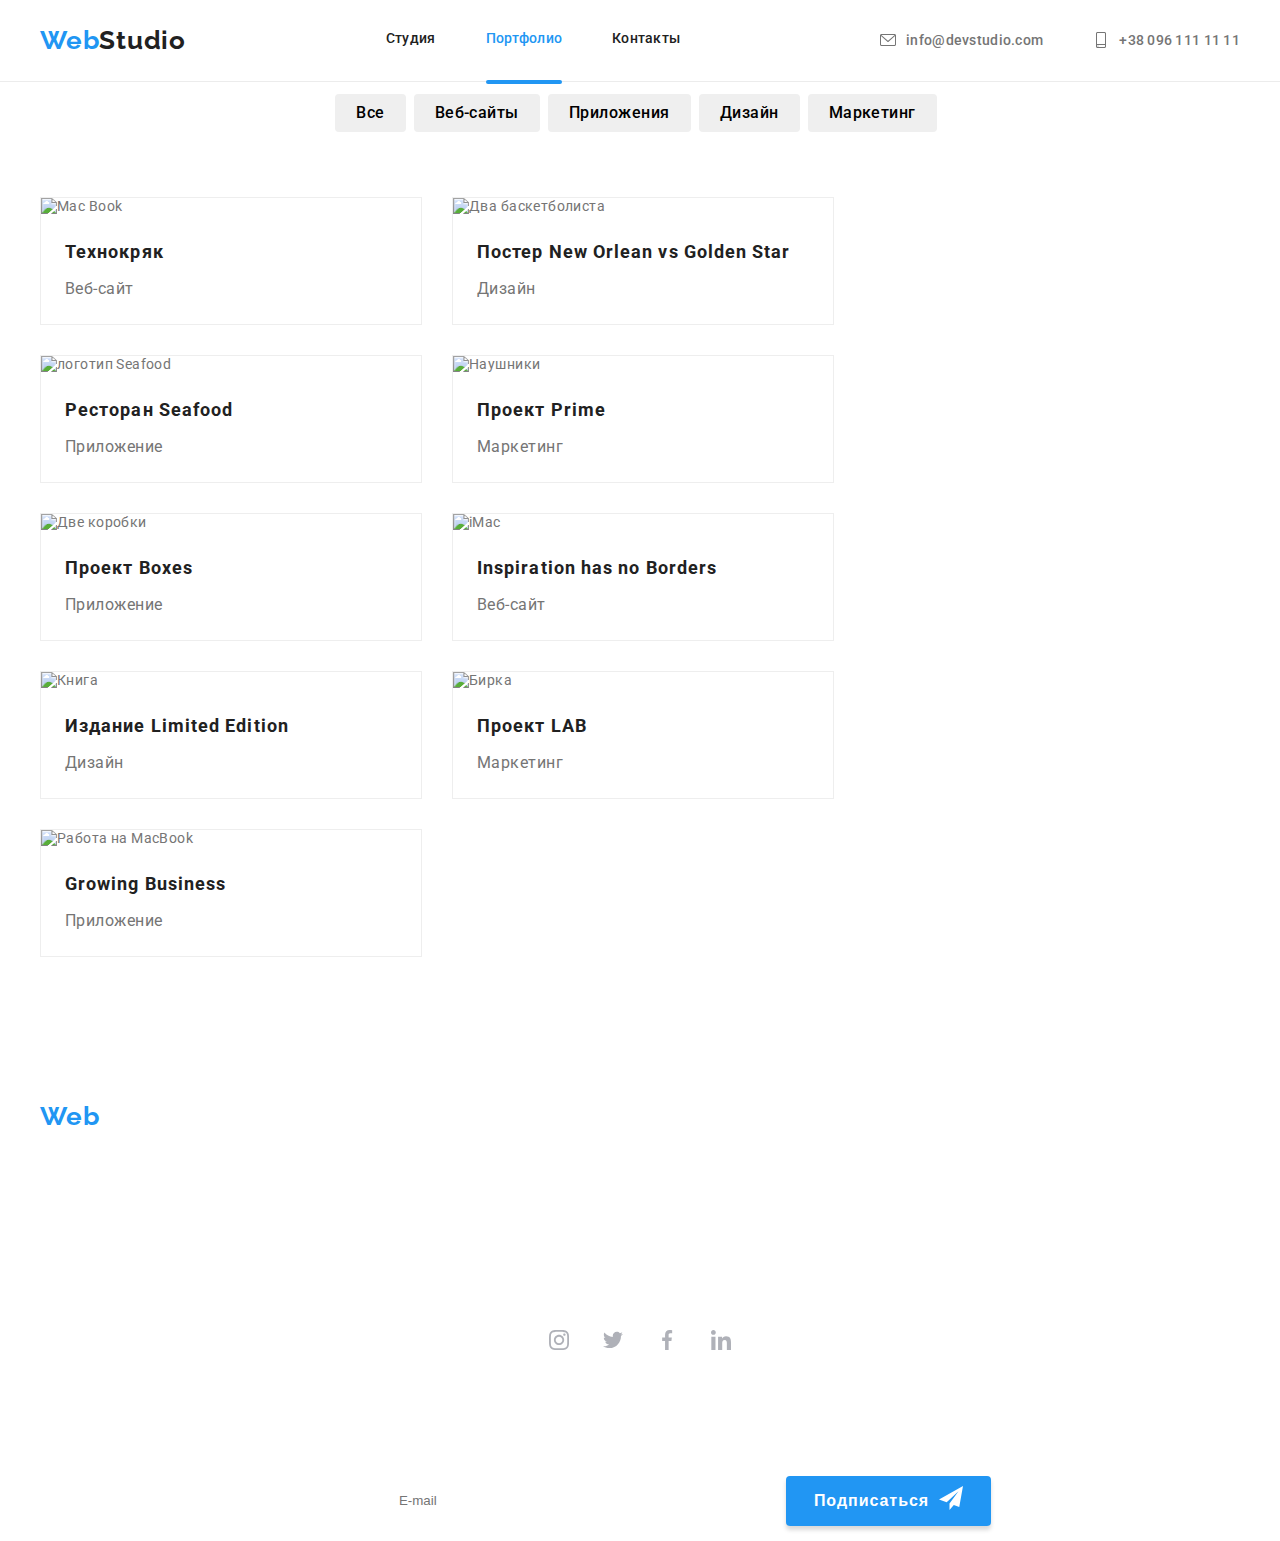
==== portfolio.html @ 76229d45 "add portfolio filter buttons" ====
<!DOCTYPE html>
<html lang="ru">

<head>
    <meta charset="UTF-8" />
    <meta name="viewport" content="width=device-width, initial-scale=1.0" />
    <title>Portfolio</title>
    <!-- <script src="./js/script.js"></script> -->
    <link rel="stylesheet" href="https://cdnjs.cloudflare.com/ajax/libs/modern-normalize/0.2.0/modern-normalize.min.css" integrity="sha512-sqIVMkf5f8XGYI/UZYGs7wODxlUeoj9JknataPfUwtvrSKWMHrMXGZ7Evb6nabFYJQG15vFFyALe6r0nWCD1Ug==" crossorigin="anonymous" />
    <!-- <link rel="stylesheet" href="./css/normalize.css" /> -->
    <link rel="preconnect" href="https://fonts.gstatic.com" />
    <link href="https://fonts.googleapis.com/css2?family=Open+Sans:wght@400;600&family=Raleway:wght@100;300;400;600;700&family=Roboto:wght@400;500;700;900&display=swap" rel="stylesheet" />
    <link rel="preconnect" href="https://fonts.gstatic.com" />
    <link href="https://fonts.googleapis.com/css2?family=Open+Sans:wght@400;600&family=Raleway:wght@100;300;400;600;700&display=swap" rel="stylesheet" />
    <link rel="stylesheet" href="./css/main.min.css" />
</head>

<body>
    <!-- !Page-Header! -->

    <header class="page-header">
        <div class="container container--page-header">
            <!--*NAVIGATION -->
            <div class="header-wrapper">
                <a href="./index.html" class="__logo">
            Web<span class="__logo--black">Studio</span>
          </a>
                <nav class="nav">
                    <ul class="nav__list">
                        <li class="nav__item">
                            <a href="./index.html" class="nav__link">Cтудия</a>
                        </li>
                        <li class="nav__item">
                            <a href="./portfolio.html" class="nav__link current">
                  Портфолио</a
                >
              </li>
              <li class="nav__item">
                <a href="#contacts" class="nav__link">Контакты</a>
                        </li>
                    </ul>
                </nav>
                <!--*Контакты -->
                <ul class="contacts__list">
                    <li class="contacts__item">
                        <a href="mailto:info@devstudio.com" class="contacts__link __link--mobile tel">
                            <svg class="contacts__icon">
                  <use href="./images/icons.svg#mail"></use>
                </svg> info@devstudio.com
                        </a>
                    </li>
                    <li class="contacts__item">
                        <a href="tel:+380961111111" class="contacts__link __link--mobile email">
                            <svg class="contacts__icon">
                  <use href="./images/icons.svg#smartphone"></use>
                </svg> +38 096 111 11 11
                        </a>
                    </li>
                </ul>
                <button class="btn-menu js-open-menu" js-open-menu>
            <svg class="btn-menu__icon" width="40" height="40">
              <use href="./images/icons.svg#menu-burger" />
            </svg>
          </button>
            </div>
        </div>
    </header>
    <!-- !=== PORTFOLIO ===! -->
    <main>
        <section class="section portfolio">
            <div class="container portfolio-container">
                <h1 class="title visually-hidden">Портфолио</h1>
                <ul class="btn-list">
                    <li class="btn-list__item"><button type="button">Все</button></li>
                    <li class="btn-list__item">
                        <button type="button">Веб-сайты</button>
                    </li>
                    <li class="btn-list__item">
                        <button type="button">Приложения</button>
                    </li>
                    <li class="btn-list__item">
                        <button type="button">Дизайн</button>
                    </li>
                    <li class="btn-list__item">
                        <button type="button">Маркетинг</button>
                    </li>
                </ul>

                <ul class="portfolio__list">
                    <li class="card">
                        <a href="" class="card__link">
                            <div class="card__thumb">
                                <img src="./images/portfolio-img/portf-1.jpg" alt="Mac Book" />
                                <div class="overlay">
                                    <p class="overlay-text">
                                        Технокряк это современная площадка распространения коронавируса. Компании используют эту платформу для цифрового шпионажа и атак на защищённые сервера конкурентов.
                                    </p>
                                </div>
                            </div>
                            <div class="card__textbox">
                                <h2 class="card-title">Технокряк</h2>
                                <p class="card__text">Веб-сайт</p>
                            </div>
                        </a>
                    </li>
                    <li class="card">
                        <a href="" class="card__link">
                            <div class="card__thumb">
                                <img src="./images/portfolio-img/portf-2.jpg" alt="Два баскетболиста" />
                                <div class="overlay">
                                    <p class="overlay-text">
                                        Технокряк это современная площадка распространения коронавируса. Компании используют эту платформу для цифрового шпионажа и атак на защищённые сервера конкурентов.
                                    </p>
                                </div>
                            </div>
                            <div class="card__textbox">
                                <h2 class="card-title">Постер New Orlean vs Golden Star</h2>
                                <p class="card__text">Дизайн</p>
                            </div>
                        </a>
                    </li>
                    <li class="card">
                        <a href="" class="card__link">
                            <div class="card__thumb">
                                <img src="./images/portfolio-img/portf-3.jpg" alt="логотип Seafood" />
                                <div class="overlay">
                                    <p class="overlay-text">
                                        Технокряк это современная площадка распространения коронавируса. Компании используют эту платформу для цифрового шпионажа и атак на защищённые сервера конкурентов.
                                    </p>
                                </div>
                            </div>
                            <div class="card__textbox">
                                <h2 class="card-title">Ресторан Seafood</h2>
                                <p class="card__text">Приложение</p>
                            </div>
                        </a>
                    </li>
                    <li class="card">
                        <a href="" class="card__link">
                            <div class="card__thumb">
                                <img src="./images/portfolio-img/portf-4.jpg" alt="Наушники" />
                                <div class="overlay">
                                    <p class="overlay-text">
                                        Технокряк это современная площадка распространения коронавируса. Компании используют эту платформу для цифрового шпионажа и атак на защищённые сервера конкурентов.
                                    </p>
                                </div>
                            </div>
                            <div class="card__textbox">
                                <h2 class="card-title">Проект Prime</h2>
                                <p class="card__text">Маркетинг</p>
                            </div>
                        </a>
                    </li>
                    <li class="card">
                        <a href="" class="card__link">
                            <div class="card__thumb">
                                <img src="./images/portfolio-img/portf-5.jpg" alt="Две коробки" />
                                <div class="overlay">
                                    <p class="overlay-text">
                                        Технокряк это современная площадка распространения коронавируса. Компании используют эту платформу для цифрового шпионажа и атак на защищённые сервера конкурентов.
                                    </p>
                                </div>
                            </div>
                            <div class="card__textbox">
                                <h2 class="card-title">Проект Boxes</h2>
                                <p class="card__text">Приложение</p>
                            </div>
                        </a>
                    </li>
                    <li class="card">
                        <a href="" class="card__link">
                            <div class="card__thumb">
                                <img src="./images/portfolio-img/portf-6.jpg" alt="iMac" />
                                <div class="overlay">
                                    <p class="overlay-text">
                                        Технокряк это современная площадка распространения коронавируса. Компании используют эту платформу для цифрового шпионажа и атак на защищённые сервера конкурентов.
                                    </p>
                                </div>
                            </div>
                            <div class="card__textbox">
                                <h2 class="card-title">Inspiration has no Borders</h2>
                                <p class="card__text">Веб-сайт</p>
                            </div>
                        </a>
                    </li>
                    <li class="card">
                        <a href="" class="card__link">
                            <div class="card__thumb">
                                <img src="./images/portfolio-img/portf-7.jpg" alt="Книга" />
                                <div class="overlay">
                                    <p class="overlay-text">
                                        Технокряк это современная площадка распространения коронавируса. Компании используют эту платформу для цифрового шпионажа и атак на защищённые сервера конкурентов.
                                    </p>
                                </div>
                            </div>
                            <div class="card__textbox">
                                <h2 class="card-title">Издание Limited Edition</h2>
                                <p class="card__text">Дизайн</p>
                            </div>
                        </a>
                    </li>
                    <li class="card">
                        <a href="" class="card__link">
                            <div class="card__thumb">
                                <img src="./images/portfolio-img/portf-8.jpg" alt="Бирка" />
                                <div class="overlay">
                                    <p class="overlay-text">
                                        Технокряк это современная площадка распространения коронавируса. Компании используют эту платформу для цифрового шпионажа и атак на защищённые сервера конкурентов.
                                    </p>
                                </div>
                            </div>
                            <div class="card__textbox">
                                <h2 class="card-title">Проект LAB</h2>
                                <p class="card__text">Маркетинг</p>
                            </div>
                        </a>
                    </li>
                    <li class="card">
                        <a href="" class="card__link">
                            <div class="card__thumb">
                                <img src="./images/portfolio-img/portf-9.jpg" alt="Работа на MacBook" />
                                <div class="overlay">
                                    <p class="overlay-text">
                                        Технокряк это современная площадка распространения коронавируса. Компании используют эту платформу для цифрового шпионажа и атак на защищённые сервера конкурентов.
                                    </p>
                                </div>
                            </div>
                            <div class="card__textbox">
                                <h2 class="card-title">Growing Business</h2>
                                <p class="card__text">Приложение</p>
                            </div>
                        </a>
                    </li>
                </ul>
            </div>
        </section>
    </main>

    <!-- !=== FOOTER ===! -->

    <footer class="footer">
        <div class="container">
            <div class="footer__container--decor">
                <!--* FOOTER ADRESS CONTAINER -->

                <div class="address__container">
                    <a href="./index.html" class="__logo">
              Web<span class="__logo __logo--white">Studio</span>
            </a>
                    <address class="address">
              <a
                href="https://goo.gl/maps/UhhwCVumLmPJmTvy5"
                class="address__link location"
              >
                г. Киев, пр-т Леси Украинки, 26</a
              >
              <p>
                <a href="mailto:info@example.com" class="address__link"
                  >info@example.com</a
                >
              </p>
              <p>
                <a href="tel:+380991111111" class="address__link"
                  >+38 099 111 11 11</a
                >
              </p>
            </address>
                </div>
                <!--* FOOTER SOCIAL LINKS  -->
                <div class="social">
                    <h3 class="footer__title">Присоединяйтесь</h3>
                    <ul class="social__list">
                        <li class="social__item">
                            <a href="#" class="social__link">
                                <svg class="social__icon">
                    <use href="./images/icons.svg#instagram"></use>
                  </svg>
                            </a>
                        </li>
                        <li class="social__item">
                            <a href="" class="social__link">
                                <svg class="social__icon">
                    <use href="./images/icons.svg#twitter"></use>
                  </svg>
                            </a>
                        </li>
                        <li class="social__item">
                            <a href="" class="social__link">
                                <svg class="social__icon">
                    <use href="./images/icons.svg#facebook"></use>
                  </svg>
                            </a>
                        </li>
                        <li class="social__item">
                            <a href="" class="social__link">
                                <svg class="social__icon">
                    <use href="./images/icons.svg#linkedin"></use>
                  </svg>
                            </a>
                        </li>
                    </ul>
                </div>
                <!--* SUBSCRIPTION FORM -->
                <div class="subscribtion-form">
                    <b class="footer__title"> Подпишитесь на рассылку </b>
                    <form class="form">
                        <input class="subscribtion-form__input" placeholder="E-mail" type="email" name="email" id="email" />

                        <button class="btn-primary footer-btn" type="submit">
                <span> Подписаться </span>
                <svg class="button-footer-icon" width="24px" height="24px">
                  <use href="./images/icons.svg#icon-send"></use>
                </svg>
              </button>
                    </form>
                </div>
            </div>
        </div>
    </footer>
    <script src="./js/script.js"></script>
    <script src="./js/mobile-menu.js"></script>
</body>

</html>
---- css/main.min.css ----
.btn-menu,.btn-menu__icon--close{-webkit-transition-duration:var(--transiton-duration-time);transition-duration:var(--transiton-duration-time);-webkit-transition-timing-function:var(--timing-fn);transition-timing-function:var(--timing-fn)}.visually-hidden{position:absolute;width:1px;height:1px;margin:-1px;border:0;padding:0;white-space:nowrap;-webkit-clip-path:inset(100%);clip-path:inset(100%);clip:rect(0 0 0 0);overflow:hidden}body{font-family:'Roboto', sans-serif;font-weight:400;font-size:14px;letter-spacing:0.03em;color:#212121;background-color:#fff;margin:0;padding:0}h2,h3,h4,h5,h6,p{padding:0;margin:0;margin-top:0;margin-bottom:0;-webkit-margin-before:0;margin-block-start:0;-webkit-margin-after:0;margin-block-end:0}button{margin:0;padding:0;border:none}button:active,button:focus{outline:none !important}img{display:block;max-width:100%;height:auto}ul,li{list-style:none;list-style-type:none;margin:0;padding:0}a{text-decoration:none;color:inherit;margin:0;padding:0}address{font-style:normal}.section{color:#757575;padding:60px 0}@media screen and (min-width: 1200px){.section{padding:94px 0}}.section-title,.title,.list-title{color:#212121}.list-title{font-size:18px;line-height:2;letter-spacing:0.06em}.section-title{font-style:normal;font-weight:bold;font-size:36px;line-height:1.172;letter-spacing:0.03em;text-align:center;margin-bottom:50px}.section p{font-style:normal;font-weight:normal;font-size:16px;line-height:1.875;letter-spacing:0.03em}.container{max-width:1200px;min-width:320px;margin:0 auto;padding:0 15px}@media screen and (min-width: 768px){.container{max-width:768px}}@media screen and (min-width: 1200px){.container{max-width:1200px}}.btn-primary{display:inline-block;background-color:#2196f3;color:#fff;min-width:200px;width:-webkit-fit-content;width:-moz-fit-content;width:fit-content;font-style:normal;font-weight:bold;font-size:16px;line-height:1.875;letter-spacing:0.06em;text-align:center;padding:10px 32px;-webkit-box-shadow:0px 4px 4px rgba(0,0,0,0.15);box-shadow:0px 4px 4px rgba(0,0,0,0.15);border-radius:4px;cursor:pointer;-webkit-transition:250ms cubic-bezier(0.4, 0, 0.2, 1);transition:250ms cubic-bezier(0.4, 0, 0.2, 1)}.btn-primary:hover,.btn-primary:focus{background-color:#188ce8}.btn-primary:focus{-webkit-box-shadow:0px 0px 0px 3px #188ce8;box-shadow:0px 0px 0px 3px #188ce8}.btn-primary:hover{-webkit-box-shadow:none;box-shadow:none}.btn-primary:hover .backdrop,.btn-primary:focus .backdrop{-webkit-transform:translateX(100%);transform:translateX(100%)}.container--header{display:-webkit-box;display:-ms-flexbox;display:flex;-webkit-box-pack:justify;-ms-flex-pack:justify;justify-content:space-between;padding:0 15px}.header-wrapper{display:-webkit-box;display:-ms-flexbox;display:flex;-webkit-box-pack:justify;-ms-flex-pack:justify;justify-content:space-between}.page-header{background-color:#fff;position:fixed;z-index:3;width:100%;top:0;left:0;border-bottom:0.025em solid #ececec;-webkit-box-sizing:border-box;box-sizing:border-box}@media (min-width: 768px){.page-header{min-height:80px}}.menu-container{position:fixed;top:0;left:0;width:100vw;height:100vh;padding:48px 40px;padding-top:108px;display:-webkit-box;display:-ms-flexbox;display:flex;-webkit-box-orient:vertical;-webkit-box-direction:normal;-ms-flex-direction:column;flex-direction:column;-webkit-box-pack:justify;-ms-flex-pack:justify;justify-content:space-between;background-color:#fff;-webkit-transform:translateX(100%);transform:translateX(100%);-webkit-transition:-webkit-transform 250ms ease-in-out;transition:-webkit-transform 250ms ease-in-out;transition:transform 250ms ease-in-out;transition:transform 250ms ease-in-out, -webkit-transform 250ms ease-in-out}.menu-container.is-open{-webkit-transform:translateX(0);transform:translateX(0)}.btn-menu{display:-webkit-box;display:-ms-flexbox;display:flex;-webkit-box-align:center;-ms-flex-align:center;align-items:center;-webkit-box-pack:center;-ms-flex-pack:center;justify-content:center;background-color:transparent;cursor:pointer;border:none;color:#212121;-webkit-transition-property:fill;transition-property:fill}@media (min-width: 768px){.btn-menu{display:none}}.btn-menu:hover,.btn-menu:focus{color:#2196f3;-webkit-filter:drop-shadow(0px 4px 4px rgba(0,0,0,0.25));filter:drop-shadow(0px 4px 4px rgba(0,0,0,0.25))}.btn-menu .btn-menu__icon{fill:currentColor}.btn-menu__icon--close{-webkit-transform:rotate(0deg);transform:rotate(0deg);-webkit-transition-property:fill, -webkit-transform;transition-property:fill, -webkit-transform;transition-property:fill, transform;transition-property:fill, transform, -webkit-transform}.btn-menu__icon--close:hover,.btn-menu__icon--close:focus{-webkit-transform:rotate(90deg);transform:rotate(90deg)}.menu-container .btn-menu{position:absolute;top:70px;right:15px}.mobile-nav__link{display:block;margin-bottom:32px;font-weight:500;font-size:40px;line-height:1.175;letter-spacing:0.02em}.mobile-nav__link:hover,.mobile-nav__link:focus{color:#2196f3}.mobile-nav__link.current{color:#2196f3}@media screen and (max-width: 767px){.mobile-contacts__item:not(:last-child){margin-bottom:32px}}.contacts__link--mobile.tel{font-weight:500;font-size:34px;line-height:1.176;letter-spacing:0.02em;color:#2196f3}.contacts__link--mobile.email{font-weight:500;font-size:24px;line-height:1.166;letter-spacing:0.02em}.mobile-social{display:-webkit-box;display:-ms-flexbox;display:flex;-webkit-box-pack:center;-ms-flex-pack:center;justify-content:center;margin-top:64px}.mobile-social__item{margin-right:20px;position:relative}.mobile-social__item--line:after{content:'';position:absolute;top:10px;right:-21px;width:22px;height:0px;border-bottom:1px solid rgba(33,33,33,0.2);-webkit-transform:rotate(90deg);transform:rotate(90deg)}.mobile-social__link{font-weight:500;font-size:18px;line-height:1.222;letter-spacing:0.02em;color:#2196f3}.mobile-social__link:hover,.mobile-social__link:focus{text-decoration:underline}.__logo{display:block;width:-webkit-fit-content;width:-moz-fit-content;width:fit-content;color:#2196f3;font-family:'Raleway', sans-serif;font-weight:700;font-style:normal;font-size:26px;line-height:1.192;letter-spacing:0.03em;padding:15px 0}@media (min-width: 768px){.__logo{padding-top:25px;padding-bottom:25px}}.__logo--black{color:#212121}.__logo--white{color:#fff;margin-right:0}@media (min-width: 768px){.nav{display:-webkit-box;display:-ms-flexbox;display:flex;-ms-flex-pack:distribute;justify-content:space-around}}.nav__list{display:none}@media (min-width: 768px){.nav__list{display:-webkit-box;display:-ms-flexbox;display:flex}}.nav__item:not(:first-child){margin-left:50px}.nav__link{position:relative;display:inline-block;padding-top:30px;padding-bottom:30px;color:#212121;font-weight:500;font-size:14px;line-height:1.142;letter-spacing:0.02em;-webkit-transition:250ms cubic-bezier(0.4, 0, 0.2, 1);transition:250ms cubic-bezier(0.4, 0, 0.2, 1)}.nav__link:hover,.nav__link:focus{color:#2196f3}.nav__link::after{display:block;position:absolute;top:105%;content:'';height:4px;width:100%;background-color:#2196f3;border-radius:2px;-webkit-transform:scaleX(0);transform:scaleX(0);-webkit-transition:250ms -webkit-transform ease-in-out;transition:250ms -webkit-transform ease-in-out;transition:250ms transform ease-in-out;transition:250ms transform ease-in-out, 250ms -webkit-transform ease-in-out}.nav__link:hover::after,.nav__link:focus::after{-webkit-transform:scaleX(1);transform:scaleX(1)}.nav__link.current{color:#2196f3}.nav__link.current::after{display:block;content:'';height:4px;width:100%;background-color:#2196f3;border-radius:2px;-webkit-transform:scaleX(1);transform:scaleX(1)}.contacts__list{display:none}@media (min-width: 768px){.contacts__list{display:-webkit-box;display:-ms-flexbox;display:flex;-webkit-box-orient:vertical;-webkit-box-direction:normal;-ms-flex-direction:column;flex-direction:column;margin-top:auto;margin-bottom:auto}}@media (min-width: 1200px){.contacts__list{-webkit-box-orient:horizontal;-webkit-box-direction:normal;-ms-flex-direction:row;flex-direction:row}}@media (min-width: 1200px){.contacts__item:not(:first-child){margin-left:50px}}.contacts__link{display:-webkit-inline-box;display:-ms-inline-flexbox;display:inline-flex;-webkit-box-pack:center;-ms-flex-pack:center;justify-content:center;-webkit-box-align:center;-ms-flex-align:center;align-items:center;color:#757575;font-weight:500;font-size:14px;line-height:1.142;letter-spacing:0.02em;padding:5px 0;-webkit-transition:250ms cubic-bezier(0.4, 0, 0.2, 1);transition:250ms cubic-bezier(0.4, 0, 0.2, 1)}.contacts__link:hover,.contacts__link:focus{color:#2196f3;-webkit-transform:scale(1.025);transform:scale(1.025)}.contacts__icon{display:-webkit-inline-box;display:-ms-inline-flexbox;display:inline-flex;height:16px;width:16px;fill:currentColor;margin-right:10px}.section.footer{background-color:#2f303a}@media screen and (min-width: 768px){.container--footer{display:-webkit-box;display:-ms-flexbox;display:flex;-ms-flex-wrap:wrap;flex-wrap:wrap;-ms-flex-pack:distribute;justify-content:space-around}}@media screen and (min-width: 1200px){.container--footer{display:-webkit-box;display:-ms-flexbox;display:flex;-webkit-box-align:baseline;-ms-flex-align:baseline;align-items:baseline}}.footer .__logo{display:inline-block}.footer__title{color:#fff;font-weight:bold;font-size:14px;line-height:1.142;letter-spacing:0.03em;text-transform:uppercase;margin-bottom:20px}.address{color:#fff;display:-webkit-box;display:-ms-flexbox;display:flex;-webkit-box-orient:vertical;-webkit-box-direction:normal;-ms-flex-direction:column;flex-direction:column;margin-top:20px}.address__container{text-align:center}@media screen and (min-width: 1200px){.address__container{text-align:unset}}@media (max-width: 1199px){.address__container .__logo{padding:0}}.address__link{display:block;color:rgba(255,255,255,0.6);font-style:normal;font-weight:400;font-size:14px;line-height:1.714;letter-spacing:0.03em;-webkit-transition:250ms cubic-bezier(0.4, 0, 0.2, 1);transition:250ms cubic-bezier(0.4, 0, 0.2, 1);margin-bottom:8px}.address__link:hover{color:#fff}.address__link.location{color:#fff}.address__link.location:hover{color:#2196f3}.address__link:last-child{margin:0}.social{display:-webkit-box;display:-ms-flexbox;display:flex;-webkit-box-orient:vertical;-webkit-box-direction:normal;-ms-flex-direction:column;flex-direction:column}.social--footer{margin-top:60px;text-align:center}@media screen and (min-width: 768px){.social--footer{margin-top:5px}}@media screen and (min-width: 1200px){.social--footer{margin-left:70px;text-align:unset}}.social__list{display:-webkit-box;display:-ms-flexbox;display:flex;-webkit-box-pack:center;-ms-flex-pack:center;justify-content:center;margin:0;padding:0}.social__link{display:-webkit-inline-box;display:-ms-inline-flexbox;display:inline-flex;-webkit-box-pack:center;-ms-flex-pack:center;justify-content:center;color:#afb1b8;width:44px;height:44px;border-radius:50%;-webkit-transition:250ms cubic-bezier(0.4, 0, 0.2, 1);transition:250ms cubic-bezier(0.4, 0, 0.2, 1)}.social__link:hover,.social__link:focus{color:#fff;background-color:#2196f3}.social__item:not(:last-child){margin-right:10px}.social__item{-webkit-box-shadow:none;box-shadow:none;margin-bottom:30px}.social__item:focus{outline:none}.footer .social__item{margin-bottom:0}.social__icon{width:20px;height:auto;fill:currentColor}.social__link--footer{color:#fff;background-color:rgba(255,255,255,0.1)}.social__link--footer:hover,.social__link--footer:focus{background-color:#2196f3}.subscribtion-form{display:-webkit-box;display:-ms-flexbox;display:flex;-ms-flex-wrap:wrap;flex-wrap:wrap;-webkit-box-orient:vertical;-webkit-box-direction:normal;-ms-flex-direction:column;flex-direction:column;margin-top:60px}@media (max-width: 1199px){.subscribtion-form{-webkit-box-pack:center;-ms-flex-pack:center;justify-content:center;-webkit-box-align:center;-ms-flex-align:center;align-items:center}}@media screen and (min-width: 1200px){.subscribtion-form{margin-left:93px}}.subscribtion-form .form{-webkit-box-orient:horizontal;-webkit-box-direction:normal;-ms-flex-direction:row;flex-direction:row}@media (max-width: 1199px){.subscribtion-form .form{-webkit-box-pack:center;-ms-flex-pack:center;justify-content:center;-webkit-box-align:center;-ms-flex-align:center;align-items:center;-webkit-box-orient:vertical;-webkit-box-direction:normal;-ms-flex-direction:column;flex-direction:column}}.subscription-form .footer-title{text-align:center;margin-bottom:20px}@media screen and (min-width: 1200px){.subscription-form .footer-title{display:inline-block}}.subscribtion-form__input{background-color:transparent;color:rgba(255,255,255,0.6);width:450px;height:50px;padding:14px 16px;margin-bottom:20px;border:1px solid rgba(255,255,255,0.3);border-radius:4px;-webkit-box-shadow:none;box-shadow:none}.subscribtion-form__input:focus{outline:none;-webkit-box-shadow:0px 0px 0px 3px #188ce8;box-shadow:0px 0px 0px 3px #188ce8;background-color:transparent}.subscribtion-form__input:hover{-webkit-box-shadow:none;box-shadow:none}.subscribtion-form__input:not(:placeholder-shown){color:rgba(255,255,255,0.6);background-color:transparent}@media (max-width: 460px){.subscribtion-form__input{width:320px}}@media (max-width: 350px){.subscribtion-form__input{width:300px}}@media (min-width: 1200px){.subscribtion-form__input{max-width:358px;margin-bottom:0;margin-right:12px}}.button-footer-icon{margin-left:10px}.btn-primary.footer-btn{display:-webkit-inline-box;display:-ms-inline-flexbox;display:inline-flex;padding:10px 28px}.modal+.backdrop.is-hidden{-webkit-transform:translateX(-100%);transform:translateX(-100%)}.modal+.backdrop{-webkit-transform:translateX(100%);transform:translateX(100%)}.modal{position:absolute;top:50%;left:50%;-webkit-transform:translate(-50%, -50%);transform:translate(-50%, -50%);min-width:450px;min-height:609px;padding:40px;background-color:#fff;-webkit-transition:250ms cubic-bezier(0.4, 0, 0.2, 1);transition:250ms cubic-bezier(0.4, 0, 0.2, 1)}@media (max-width: 479px){.modal{min-width:95%}}@media (min-width: 1200px){.modal{max-width:528px}}.backdrop{position:fixed;z-index:4;top:0;left:0;width:100%;height:100%;background-color:rgba(0,0,0,0.2);-webkit-transition:250ms cubic-bezier(0.4, 0, 0.2, 1);transition:250ms cubic-bezier(0.4, 0, 0.2, 1);-webkit-transform:scaleX(1);transform:scaleX(1)}.backdrop.is-hidden{opacity:0;pointer-events:none;-webkit-transform:scaleX(0);transform:scaleX(0)}.button-close__icon{display:-webkit-box;display:-ms-flexbox;display:flex;-webkit-box-pack:center;-ms-flex-pack:center;justify-content:center;fill:currentColor;width:18px;height:18px;border-radius:50%;-webkit-transition:250ms cubic-bezier(0.4, 0, 0.2, 1);transition:250ms cubic-bezier(0.4, 0, 0.2, 1);transition:250ms cubic-bezier(0.4, 0, 0.2, 1);-webkit-transform:scale(1);transform:scale(1)}.button-close__icon:hover{color:#2196f3;cursor:pointer;-webkit-transform:scale(1.1);transform:scale(1.1)}.modal__button-close{position:absolute;top:8px;right:8px;display:-webkit-box;display:-ms-flexbox;display:flex;-webkit-box-pack:center;-ms-flex-pack:center;justify-content:center;-webkit-box-align:center;-ms-flex-align:center;align-items:center;fill:currentColor;width:30px;height:30px;background-color:transparent;border:1px solid rgba(0,0,0,0.1);border-radius:50%}.modal__button-close:focus{-webkit-box-shadow:0px 0px 0px 3px #188ce8;box-shadow:0px 0px 0px 3px #188ce8}.modal__button-close:hover+.button-close__icon{-webkit-box-shadow:none;box-shadow:none;-webkit-transform:rotateX(90);transform:rotateX(90)}.modal__button-close:active{color:#2196f3}.button-close__icon:focus{fill:currentColor}.form{display:-webkit-box;display:-ms-flexbox;display:flex;-webkit-box-orient:vertical;-webkit-box-direction:normal;-ms-flex-direction:column;flex-direction:column;-webkit-box-pack:center;-ms-flex-pack:center;justify-content:center;-webkit-box-align:center;-ms-flex-align:center;align-items:center}.form-group{margin-bottom:10px}.contact-details-head{margin-bottom:12px;font-weight:bold;font-size:20px;line-height:23px;text-align:center;letter-spacing:0.03em}.modal__input{height:40px;-webkit-transition:color 250ms cubic-bezier(0.4, 0, 0.2, 1);transition:color 250ms cubic-bezier(0.4, 0, 0.2, 1);padding:10px 16px;padding-left:42px;border:1px solid rgba(33,33,33,0.2);border-radius:4px}.modal__input:focus{outline:none;border-color:#2196f3}.modal__input:focus+.modal__icon{color:#2196f3}.modal__textarea{height:120px;-webkit-transition:color 250ms cubic-bezier(0.4, 0, 0.2, 1);transition:color 250ms cubic-bezier(0.4, 0, 0.2, 1);padding:10px 16px;border:1px solid rgba(33,33,33,0.2);border-radius:4px;resize:none}.modal__textarea:focus{outline:none;border-color:#2196f3}.modal__textarea:hover{-webkit-box-shadow:none;box-shadow:none}.modal-label{position:relative;display:-webkit-box;display:-ms-flexbox;display:flex;-webkit-box-orient:vertical;-webkit-box-direction:normal;-ms-flex-direction:column;flex-direction:column;margin-bottom:10px;color:#212121}.modal-label__name{margin-bottom:4px;font-size:12px;line-height:1.166;letter-spacing:0.01em;color:#757575}svg.modal__icon{position:absolute;top:50%;left:12px;-webkit-transform:translateY(-10%);transform:translateY(-10%);fill:currentColor}.modal-textarea{padding:12px 16px;resize:none;border:1px solid rgba(33,33,33,0.2);border-radius:4px}.modal-textarea::-webkit-input-placeholder{color:rgba(33,33,33,0.2)}.modal-textarea:-ms-input-placeholder{color:rgba(33,33,33,0.2)}.modal-textarea::-ms-input-placeholder{color:rgba(33,33,33,0.2)}.modal-textarea::placeholder{color:rgba(33,33,33,0.2)}.modal-textarea:focus{outline:none;border-color:#2196f3;color:#2196f3}.modal-formfield.checkbox{-webkit-box-pack:justify;-ms-flex-pack:justify;justify-content:space-between}.modal-label.checkbox{position:relative;display:-webkit-box;display:-ms-flexbox;display:flex;-webkit-box-orient:horizontal;-webkit-box-direction:normal;-ms-flex-direction:row;flex-direction:row;-webkit-box-pack:center;-ms-flex-pack:center;justify-content:center;-webkit-box-align:center;-ms-flex-align:center;align-items:center;margin-bottom:30px;cursor:pointer;font-weight:400;font-size:12px;line-height:1.16;letter-spacing:0.03em;color:#757575}@media (min-width: 1200px){.modal-label.checkbox{font-size:14px;line-height:1.714}}.modal-checkbox__input{position:absolute}.checkbox__link{margin-left:5px;color:#2196f3;text-decoration:underline}.checkbox__link:focus{outline:none;-webkit-box-shadow:0px 0px 0px 3px #188ce8;box-shadow:0px 0px 0px 3px #188ce8;border-radius:2px}.checkbox__link:hover{-webkit-box-shadow:none;box-shadow:none}.checkbox__icon{display:block;width:16px;height:15px;border:2px solid #212121;border-radius:2px;margin-right:7px;color:#fff;fill:currentColor}.modal-checkbox__input:focus+.checkbox__icon{border-color:#2196f3}.modal-checkbox__input:hover+.checkbox__icon{-webkit-box-shadow:none;box-shadow:none}.modal-checkbox__input:checked+.checkbox__icon{border:0px solid transparent;color:#2196f3}.btn-primary.modal-btn{min-width:200px}.btn-primary.modal-btn:focus,.btn-primary.modal-btn:hover{background-color:#188ce8}.hero{min-height:400px;display:-webkit-box;display:-ms-flexbox;display:flex}@media (min-width: 768px){.hero{min-height:600px}}.hero{padding:200px 0;margin:0 auto;max-width:1600px;height:600px;text-align:center;background-image:-webkit-gradient(linear, left top, right top, from(rgba(47,48,58,0.4)), to(rgba(47,48,58,0.4))),url("../images/hero-mobile.jpg");background-image:linear-gradient(to right, rgba(47,48,58,0.4), rgba(47,48,58,0.4)),url("../images/hero-mobile.jpg");background-size:cover;background-position:center;background-repeat:no-repeat;background-color:var(--bg-color-dark)}@media (min-device-pixel-ratio: 2), (-webkit-min-device-pixel-ratio: 2), (min-resolution: 192dpi), (min-resolution: 2dppx){.hero{background-image:-webkit-gradient(linear, left top, right top, from(rgba(47,48,58,0.4)), to(rgba(47,48,58,0.4))),url("../images/hero-mobile@2x.jpg");background-image:linear-gradient(to right, rgba(47,48,58,0.4), rgba(47,48,58,0.4)),url("../images/hero-mobile@2x.jpg")}}@media screen and (min-width: 481px){.hero{background-image:-webkit-gradient(linear, left top, right top, from(rgba(47,48,58,0.4)), to(rgba(47,48,58,0.4))),url("../images/hero-tablet.jpg");background-image:linear-gradient(to right, rgba(47,48,58,0.4), rgba(47,48,58,0.4)),url("../images/hero-tablet.jpg")}}@media screen and (min-width: 481px) and (min-device-pixel-ratio: 2), screen and (min-width: 481px) and (-webkit-min-device-pixel-ratio: 2), screen and (min-width: 481px) and (min-resolution: 192dpi), screen and (min-width: 481px) and (min-resolution: 2dppx){.hero{background-image:-webkit-gradient(linear, left top, right top, from(rgba(47,48,58,0.4)), to(rgba(47,48,58,0.4))),url("../images/hero-tablet@2x.jpg");background-image:linear-gradient(to right, rgba(47,48,58,0.4), rgba(47,48,58,0.4)),url("../images/hero-tablet@2x.jpg")}}@media screen and (min-width: 769px){.hero{background-image:-webkit-gradient(linear, left top, right top, from(rgba(47,48,58,0.4)), to(rgba(47,48,58,0.4))),url("../images/hero-desktop.jpg");background-image:linear-gradient(to right, rgba(47,48,58,0.4), rgba(47,48,58,0.4)),url("../images/hero-desktop.jpg")}}@media screen and (min-width: 769px) and (min-device-pixel-ratio: 2), screen and (min-width: 769px) and (-webkit-min-device-pixel-ratio: 2), screen and (min-width: 769px) and (min-resolution: 192dpi), screen and (min-width: 769px) and (min-resolution: 2dppx){.hero{background-image:-webkit-gradient(linear, left top, right top, from(rgba(47,48,58,0.4)), to(rgba(47,48,58,0.4))),url("../images/hero-desktop@2x.jpg");background-image:linear-gradient(to right, rgba(47,48,58,0.4), rgba(47,48,58,0.4)),url("../images/hero-desktop@2x.jpg")}}.hero__title{font-weight:900;font-size:26px;line-height:1.615;letter-spacing:0.06em;text-transform:uppercase;color:#fff}@media screen and (min-width: 1200px){.hero__title{font-size:44px;line-height:1.36}}.features{padding:60px 0}@media screen and (min-width: 1200px){.features{padding:94px 0}}.features__list{display:block}@media screen and (min-width: 768px){.features__list{display:-webkit-box;display:-ms-flexbox;display:flex;-ms-flex-wrap:wrap;flex-wrap:wrap;-webkit-box-pack:justify;-ms-flex-pack:justify;justify-content:space-between}}.features__item{color:#212121}@media screen and (min-width: 768px){.features__item{max-width:354px}}@media screen and (min-width: 1200px){.features__item{max-width:270px}.features__item:not(:first-child){margin-left:30px}}.icon__wrapper{height:120px;display:-webkit-box;display:-ms-flexbox;display:flex;-webkit-box-pack:center;-ms-flex-pack:center;justify-content:center;-webkit-box-align:center;-ms-flex-align:center;align-items:center;border-radius:4px;background-color:#f5f4fa}.features__icon{width:70px;height:70px}.features__list .list-title{font-size:14px;line-height:1.142;letter-spacing:0.03em;margin-top:30px;margin-bottom:10px;font-weight:700;line-height:1.172;text-transform:uppercase;text-align:center}@media screen and (min-width: 768px){.features__list .list-title{text-align:left}}.features__text{font-style:normal;font-weight:normal;font-size:14px;line-height:1.714;letter-spacing:0.03em;color:#757575}.about.section{padding-top:0;display:none}@media screen and (min-width: 1200px){.about.section{display:block}}.about__list{display:-webkit-box;display:-ms-flexbox;display:flex;margin:0;margin-left:-30px;margin-top:-30px}.about__item{width:100%;-ms-flex-preferred-size:calc(100% / 3 - 30px);flex-basis:calc(100% / 3 - 30px);margin-left:30px;margin-top:30px}.about__thumb{position:relative}.about__overlay{position:absolute;display:-webkit-box;display:-ms-flexbox;display:flex;-webkit-box-pack:center;-ms-flex-pack:center;justify-content:center;-webkit-box-align:center;-ms-flex-align:center;align-items:center;min-height:70px;background-color:rgba(47,48,58,0.8);-webkit-transform:translateY(-70px);transform:translateY(-70px);width:100%}.overlay__title{text-transform:uppercase;color:#fff;font-weight:bold;font-size:14px;line-height:1.142;letter-spacing:0.03em}.section.team{background-color:#f5f4fa}.team__list{display:-webkit-box;display:-ms-flexbox;display:flex;-webkit-box-orient:vertical;-webkit-box-direction:normal;-ms-flex-direction:column;flex-direction:column;display:flex;-webkit-box-pack:center;-ms-flex-pack:center;justify-content:center;-webkit-box-align:center;-ms-flex-align:center;align-items:center}@media screen and (min-width: 768px){.team__list{display:-webkit-box;display:-ms-flexbox;display:flex;-ms-flex-wrap:wrap;flex-wrap:wrap;-webkit-box-orient:horizontal;-webkit-box-direction:normal;-ms-flex-direction:row;flex-direction:row;margin-top:50px;margin-left:calc(-1 * 30px)}}.team__item{margin-top:30px;background-color:#fff;text-align:center;border-radius:0px 0px 4px 4px;-webkit-box-shadow:0px 1px 3px rgba(0,0,0,0.12),0px 1px 1px rgba(0,0,0,0.14),0px 2px 1px rgba(0,0,0,0.2);box-shadow:0px 1px 3px rgba(0,0,0,0.12),0px 1px 1px rgba(0,0,0,0.14),0px 2px 1px rgba(0,0,0,0.2)}@media screen and (min-width: 768px){.team__item{-ms-flex-preferred-size:calc(100% / 2 - 30px);flex-basis:calc(100% / 2 - 30px);margin-left:30px}}@media screen and (min-width: 1200px){.team__item{-ms-flex-preferred-size:calc(100% / 4 - 30px);flex-basis:calc(100% / 4 - 30px);margin-left:30px}}.team__thumb{max-height:622px}.team__thumb img{width:100%;max-height:460px;-o-object-fit:cover;object-fit:cover;-o-object-position:50% 50%;object-position:50% 50%}@media screen and (min-width: 768px){.team__thumb img{width:100%;max-height:374px}}@media screen and (min-width: 1200px){.team__thumb img{width:100%;max-height:260px}}.team__name{color:#212121;font-style:normal;font-weight:500;font-size:16px;line-height:1.187;letter-spacing:0.03em;margin-top:30px;margin-bottom:10px}.team__prof{margin-bottom:16px}.clients__list{display:-webkit-box;display:-ms-flexbox;display:flex;-ms-flex-wrap:wrap;flex-wrap:wrap;margin-left:-30px;margin-top:-30px}.clients__item{-ms-flex-preferred-size:calc(100% / 2 - 30px);flex-basis:calc(100% / 2 - 30px);margin-left:30px;margin-top:30px}@media screen and (min-width: 768px){.clients__item{-ms-flex-preferred-size:calc(100% / 3 - 30px);flex-basis:calc(100% / 3 - 30px)}}@media screen and (min-width: 1200px){.clients__item{-ms-flex-preferred-size:calc(100% / 6 - 30px);flex-basis:calc(100% / 6 - 30px)}}.clients__link{display:-webkit-box;display:-ms-flexbox;display:flex;-webkit-box-pack:center;-ms-flex-pack:center;justify-content:center;-webkit-box-align:center;-ms-flex-align:center;align-items:center;height:90px;color:#afb1b8;border:1px solid currentColor;border-radius:4px;-webkit-transition:250ms cubic-bezier(0.4, 0, 0.2, 1);transition:250ms cubic-bezier(0.4, 0, 0.2, 1)}.clients__link:hover,.clients__link:focus{color:#2196f3}.clients__icon{display:block;fill:currentColor;max-height:90px}.portfolio-container{display:-webkit-box;display:-ms-flexbox;display:flex;-webkit-box-orient:vertical;-webkit-box-direction:normal;-ms-flex-direction:column;flex-direction:column;-webkit-box-pack:justify;-ms-flex-pack:justify;justify-content:space-between;padding:0 15px}.portfolio.section .portfolio{padding:60px 0}@media (min-width: 1200px){.portfolio.section .portfolio{padding:94px 0}}.portfolio__list{display:-webkit-box;display:-ms-flexbox;display:flex;-ms-flex-wrap:wrap;flex-wrap:wrap;padding:0;margin:0;margin-left:-30px;margin-top:-30px}.btn-list{display:-webkit-box;display:-ms-flexbox;display:flex;-ms-flex-wrap:wrap;flex-wrap:wrap;margin-bottom:25px}@media screen and (min-width: 768px){.btn-list{display:-webkit-box;display:-ms-flexbox;display:flex;-webkit-box-pack:center;-ms-flex-pack:center;justify-content:center;-webkit-box-align:center;-ms-flex-align:center;align-items:center;margin-bottom:15px}}@media screen and (min-width: 1200px){.btn-list{margin-bottom:50px}}.btn-list__item{background-color:#fff;margin:0 8px 15px 0}.btn-list button{border:transparent;border-radius:4px;font-family:'Roboto', sans-serif;font-weight:500;font-size:16px;line-height:1.625;text-align:center;letter-spacing:0.03em;padding:6px 21px;-webkit-transition:250ms cubic-bezier(0.4, 0, 0.2, 1);transition:250ms cubic-bezier(0.4, 0, 0.2, 1)}.btn-list button:focus,.btn-list button:hover{color:#fff;background-color:#2196f3;-webkit-box-shadow:0px 3px 1px rgba(0,0,0,0.1),0px 1px 2px rgba(0,0,0,0.08),0px 2px 2px rgba(0,0,0,0.12);box-shadow:0px 3px 1px rgba(0,0,0,0.1),0px 1px 2px rgba(0,0,0,0.08),0px 2px 2px rgba(0,0,0,0.12)}.card__thumb{position:relative;overflow:hidden}.card{position:relative;-ms-flex-preferred-size:calc(100% / 3 - 30px);flex-basis:calc(100% / 3 - 30px);border:1px solid #eeeeee;margin-left:30px;margin-top:30px}.card:hover,.card:focus{-webkit-box-shadow:0px 1px 1px rgba(0,0,0,0.12),0px 4px 4px rgba(0,0,0,0.06),1px 4px 6px rgba(0,0,0,0.16);box-shadow:0px 1px 1px rgba(0,0,0,0.12),0px 4px 4px rgba(0,0,0,0.06),1px 4px 6px rgba(0,0,0,0.16)}.card__textbox{padding:20px 24px}p.card__text{font-size:16px;font-weight:normal;line-height:1.875;letter-spacing:0.03em;color:#757575}.card-title{margin-bottom:4px;color:#212121;font-size:18px;line-height:2;letter-spacing:0.06em}.overlay{position:absolute;top:100%;left:0;width:100%;height:100%;z-index:1;padding:63px 24px;background-color:rgba(33,150,243,0.9);opacity:1;-webkit-transition:250ms cubic-bezier(0.4, 0, 0.2, 1);transition:250ms cubic-bezier(0.4, 0, 0.2, 1);font-weight:normal;font-size:18px;line-height:1.56;letter-spacing:0.03em}.card:hover .overlay,.card:focus .overlay{opacity:1;-webkit-transform:translateY(-100%);transform:translateY(-100%)}p.overlay-text{color:#fff}
/*# sourceMappingURL=main.min.css.map */
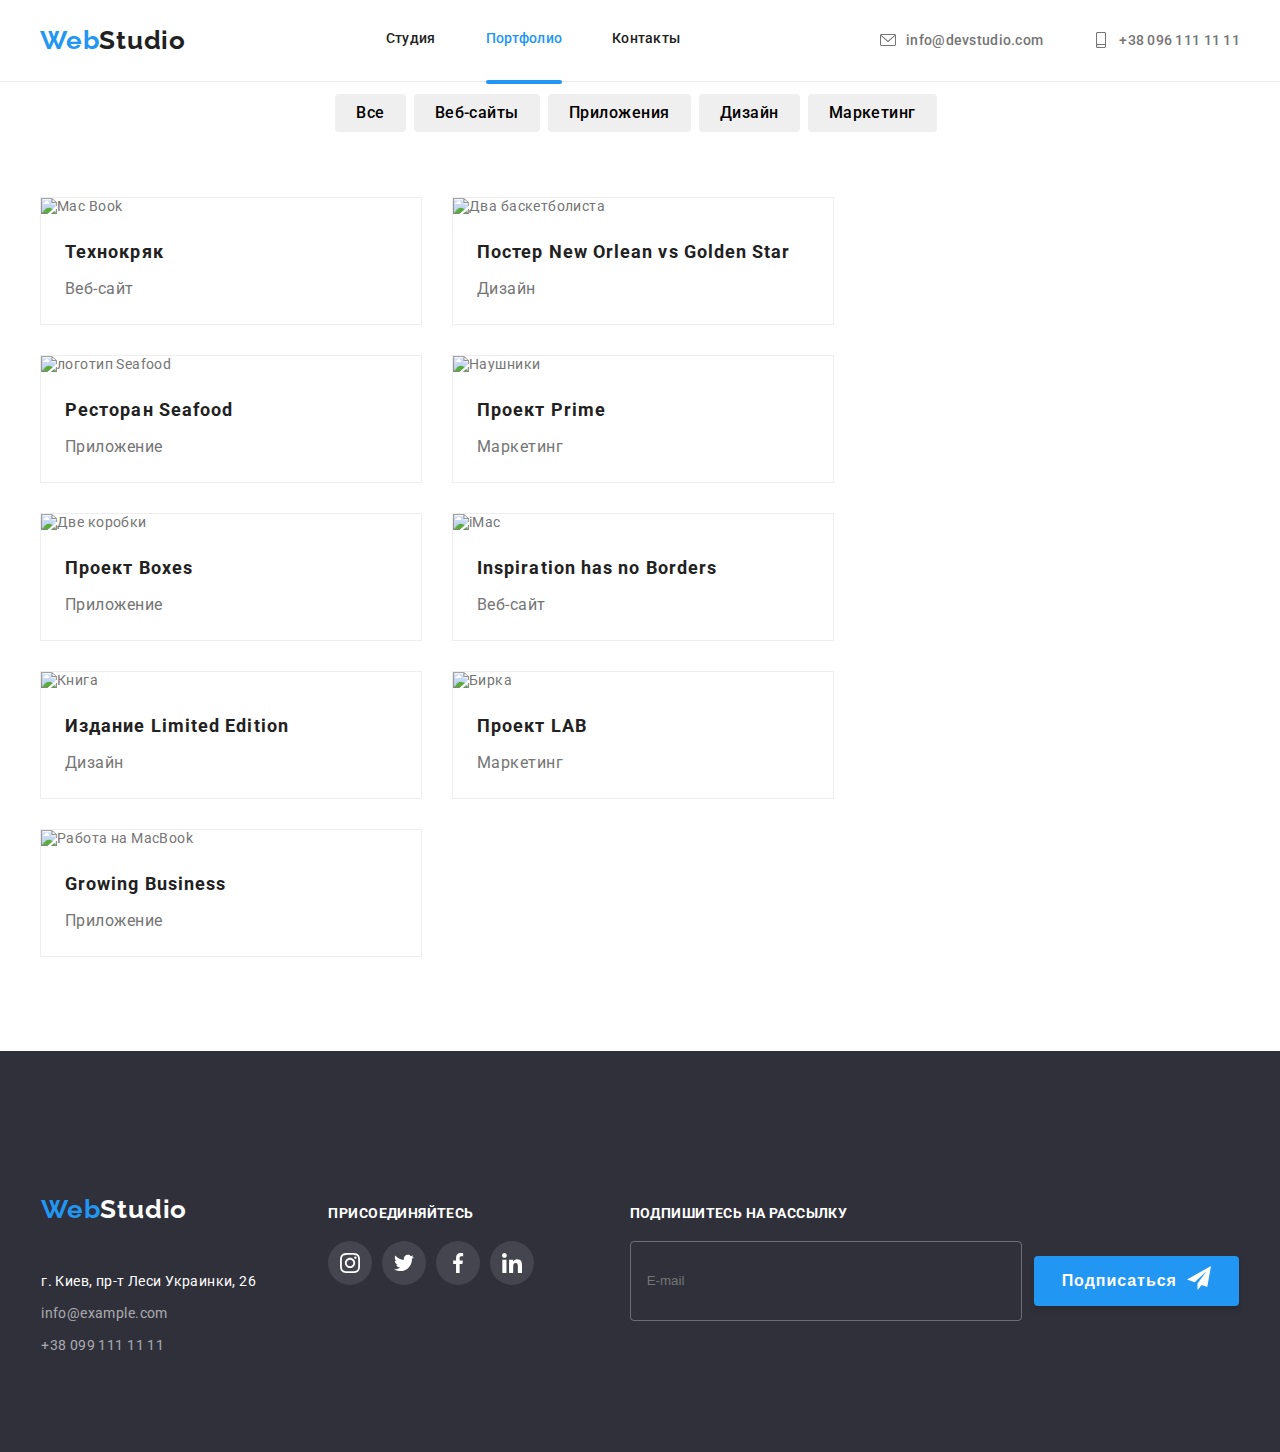
==== commit 75fda2c5: "add portfolio" ====
--- a/portfolio.html
+++ b/portfolio.html
@@ -90,7 +90,7 @@
                     <li class="card">
                         <a href="" class="card__link">
                             <div class="card__thumb">
-                                <img src="./images/portfolio-img/portf-1.jpg" alt="Mac Book" />
+                                <img class="card__img" src="./images/portfolio-img/portf-1.jpg" alt="Mac Book" />
                                 <div class="overlay">
                                     <p class="overlay-text">
                                         Технокряк это современная площадка распространения коронавируса. Компании используют эту платформу для цифрового шпионажа и атак на защищённые сервера конкурентов.
@@ -106,7 +106,7 @@
                     <li class="card">
                         <a href="" class="card__link">
                             <div class="card__thumb">
-                                <img src="./images/portfolio-img/portf-2.jpg" alt="Два баскетболиста" />
+                                <img class="card__img" src="./images/portfolio-img/portf-2.jpg" alt="Два баскетболиста" />
                                 <div class="overlay">
                                     <p class="overlay-text">
                                         Технокряк это современная площадка распространения коронавируса. Компании используют эту платформу для цифрового шпионажа и атак на защищённые сервера конкурентов.
@@ -122,7 +122,7 @@
                     <li class="card">
                         <a href="" class="card__link">
                             <div class="card__thumb">
-                                <img src="./images/portfolio-img/portf-3.jpg" alt="логотип Seafood" />
+                                <img class="card__img" src="./images/portfolio-img/portf-3.jpg" alt="логотип Seafood" />
                                 <div class="overlay">
                                     <p class="overlay-text">
                                         Технокряк это современная площадка распространения коронавируса. Компании используют эту платформу для цифрового шпионажа и атак на защищённые сервера конкурентов.
@@ -138,7 +138,7 @@
                     <li class="card">
                         <a href="" class="card__link">
                             <div class="card__thumb">
-                                <img src="./images/portfolio-img/portf-4.jpg" alt="Наушники" />
+                                <img class="card__img" src="./images/portfolio-img/portf-4.jpg" alt="Наушники" />
                                 <div class="overlay">
                                     <p class="overlay-text">
                                         Технокряк это современная площадка распространения коронавируса. Компании используют эту платформу для цифрового шпионажа и атак на защищённые сервера конкурентов.
@@ -154,7 +154,7 @@
                     <li class="card">
                         <a href="" class="card__link">
                             <div class="card__thumb">
-                                <img src="./images/portfolio-img/portf-5.jpg" alt="Две коробки" />
+                                <img class="card__img" src="./images/portfolio-img/portf-5.jpg" alt="Две коробки" />
                                 <div class="overlay">
                                     <p class="overlay-text">
                                         Технокряк это современная площадка распространения коронавируса. Компании используют эту платформу для цифрового шпионажа и атак на защищённые сервера конкурентов.
@@ -170,7 +170,7 @@
                     <li class="card">
                         <a href="" class="card__link">
                             <div class="card__thumb">
-                                <img src="./images/portfolio-img/portf-6.jpg" alt="iMac" />
+                                <img class="card__img" src="./images/portfolio-img/portf-6.jpg" alt="iMac" />
                                 <div class="overlay">
                                     <p class="overlay-text">
                                         Технокряк это современная площадка распространения коронавируса. Компании используют эту платформу для цифрового шпионажа и атак на защищённые сервера конкурентов.
@@ -186,7 +186,7 @@
                     <li class="card">
                         <a href="" class="card__link">
                             <div class="card__thumb">
-                                <img src="./images/portfolio-img/portf-7.jpg" alt="Книга" />
+                                <img class="card__img" src="./images/portfolio-img/portf-7.jpg" alt="Книга" />
                                 <div class="overlay">
                                     <p class="overlay-text">
                                         Технокряк это современная площадка распространения коронавируса. Компании используют эту платформу для цифрового шпионажа и атак на защищённые сервера конкурентов.
@@ -202,7 +202,7 @@
                     <li class="card">
                         <a href="" class="card__link">
                             <div class="card__thumb">
-                                <img src="./images/portfolio-img/portf-8.jpg" alt="Бирка" />
+                                <img class="card__img" src="./images/portfolio-img/portf-8.jpg" alt="Бирка" />
                                 <div class="overlay">
                                     <p class="overlay-text">
                                         Технокряк это современная площадка распространения коронавируса. Компании используют эту платформу для цифрового шпионажа и атак на защищённые сервера конкурентов.
@@ -218,7 +218,7 @@
                     <li class="card">
                         <a href="" class="card__link">
                             <div class="card__thumb">
-                                <img src="./images/portfolio-img/portf-9.jpg" alt="Работа на MacBook" />
+                                <img class="card__img" src="./images/portfolio-img/portf-9.jpg" alt="Работа на MacBook" />
                                 <div class="overlay">
                                     <p class="overlay-text">
                                         Технокряк это современная площадка распространения коронавируса. Компании используют эту платформу для цифрового шпионажа и атак на защищённые сервера конкурентов.
@@ -238,85 +238,135 @@
 
     <!-- !=== FOOTER ===! -->
 
-    <footer class="footer">
-        <div class="container">
-            <div class="footer__container--decor">
-                <!--* FOOTER ADRESS CONTAINER -->
-
-                <div class="address__container">
-                    <a href="./index.html" class="__logo">
-              Web<span class="__logo __logo--white">Studio</span>
-            </a>
-                    <address class="address">
-              <a
-                href="https://goo.gl/maps/UhhwCVumLmPJmTvy5"
-                class="address__link location"
-              >
-                г. Киев, пр-т Леси Украинки, 26</a
-              >
-              <p>
-                <a href="mailto:info@example.com" class="address__link"
-                  >info@example.com</a
-                >
-              </p>
-              <p>
-                <a href="tel:+380991111111" class="address__link"
-                  >+38 099 111 11 11</a
-                >
-              </p>
-            </address>
-                </div>
-                <!--* FOOTER SOCIAL LINKS  -->
-                <div class="social">
-                    <h3 class="footer__title">Присоединяйтесь</h3>
-                    <ul class="social__list">
-                        <li class="social__item">
-                            <a href="#" class="social__link">
-                                <svg class="social__icon">
-                    <use href="./images/icons.svg#instagram"></use>
-                  </svg>
-                            </a>
-                        </li>
-                        <li class="social__item">
-                            <a href="" class="social__link">
-                                <svg class="social__icon">
-                    <use href="./images/icons.svg#twitter"></use>
-                  </svg>
-                            </a>
-                        </li>
-                        <li class="social__item">
-                            <a href="" class="social__link">
-                                <svg class="social__icon">
-                    <use href="./images/icons.svg#facebook"></use>
-                  </svg>
-                            </a>
-                        </li>
-                        <li class="social__item">
-                            <a href="" class="social__link">
-                                <svg class="social__icon">
-                    <use href="./images/icons.svg#linkedin"></use>
-                  </svg>
-                            </a>
-                        </li>
-                    </ul>
-                </div>
-                <!--* SUBSCRIPTION FORM -->
-                <div class="subscribtion-form">
-                    <b class="footer__title"> Подпишитесь на рассылку </b>
-                    <form class="form">
-                        <input class="subscribtion-form__input" placeholder="E-mail" type="email" name="email" id="email" />
-
-                        <button class="btn-primary footer-btn" type="submit">
-                <span> Подписаться </span>
-                <svg class="button-footer-icon" width="24px" height="24px">
-                  <use href="./images/icons.svg#icon-send"></use>
+    <footer class="section footer" id="footer">
+        <div class="container container--footer">
+            <!--* FOOTER ADRESS CONTAINER -->
+
+            <div class="address__container">
+                <a href="./index.html" class="__logo">
+            Web<span class="__logo--white">Studio</span>
+          </a>
+                <address class="address">
+            <a
+              href="https://goo.gl/maps/UhhwCVumLmPJmTvy5"
+              class="address__link location"
+            >
+              г. Киев, пр-т Леси Украинки, 26</a
+            >
+            <!-- <p class="address-contacts__link"> -->
+            <a href="mailto:info@example.com" class="address__link"
+              >info@example.com</a
+            >
+            <!-- </p> -->
+            <!-- <p class="address-contacts__link"> -->
+            <a href="tel:+380991111111" class="address__link"
+              >+38 099 111 11 11</a
+            >
+            <!-- </p> -->
+          </address>
+            </div>
+            <!--* FOOTER SOCIAL LINKS  -->
+            <div class="social social--footer">
+                <h3 class="footer__title">Присоединяйтесь</h3>
+                <ul class="social__list social__list--footer">
+                    <li class="social__item">
+                        <a href="#" class="social__link social__link--footer">
+                            <svg class="social__icon">
+                  <use href="./images/icons.svg#instagram"></use>
                 </svg>
-              </button>
-                    </form>
-                </div>
+                        </a>
+                    </li>
+                    <li class="social__item">
+                        <a href="" class="social__link social__link--footer">
+                            <svg class="social__icon">
+                  <use href="./images/icons.svg#twitter"></use>
+                </svg>
+                        </a>
+                    </li>
+                    <li class="social__item">
+                        <a href="" class="social__link social__link--footer">
+                            <svg class="social__icon">
+                  <use href="./images/icons.svg#facebook"></use>
+                </svg>
+                        </a>
+                    </li>
+                    <li class="social__item">
+                        <a href="" class="social__link social__link--footer">
+                            <svg class="social__icon">
+                  <use href="./images/icons.svg#linkedin"></use>
+                </svg>
+                        </a>
+                    </li>
+                </ul>
+            </div>
+            <!--* SUBSCRIPTION FORM -->
+            <div class="subscribtion-form">
+                <b class="footer__title"> Подпишитесь на рассылку </b>
+                <form class="form">
+                    <input class="subscribtion-form__input" placeholder="E-mail" type="email" name="email" id="email" />
+
+                    <button class="btn-primary footer-btn" type="submit">
+              <span> Подписаться </span>
+              <svg class="button-footer-icon" width="24px" height="24px">
+                <use href="./images/icons.svg#icon-send"></use>
+              </svg>
+            </button>
+                </form>
             </div>
         </div>
     </footer>
+    <!-- !=== Header-Mobile-Menu ===! -->
+    <div class="menu-container js-menu-container">
+        <button class="btn-menu js-close-menu">
+        <svg
+          class="btn-menu__icon btn-menu__icon--close"
+          width="40"
+          height="40"
+        >
+          <use href="./images/icons.svg#close"></use>
+        </svg>
+      </button>
+        <ul class="mobile-nav__list">
+            <li class="mobile-nav__item">
+                <a href="./index.html" class="mobile-nav__link">Cтудия</a>
+            </li>
+            <li class="mobile-nav__item">
+                <a href="./portfolio.html" class="mobile-nav__link current">Портфолио</a
+          >
+        </li>
+        <li class="mobile-nav__item">
+          <a href="#footer" class="mobile-nav__link">Контакты</a>
+            </li>
+        </ul>
+        <div class="links-wrapper">
+            <ul class="mobile-contacts__list">
+                <li class="mobile-contacts__item">
+                    <a href="tel:+380961111111" class="contacts__link contacts__link--mobile tel">
+              +38 096 111 11 11
+            </a>
+                </li>
+                <li class="mobile-contacts__item">
+                    <a href="mailto:info@devstudio.com" class="contacts__link contacts__link--mobile email">
+              info@devstudio.com
+            </a>
+                </li>
+            </ul>
+        </div>
+        <ul class="mobile-social">
+            <li class="mobile-social__item mobile-social__item--line">
+                <a href="#" class="mobile-social__link">Instagram</a>
+            </li>
+            <li class="mobile-social__item mobile-social__item--line">
+                <a href="#" class="mobile-social__link">Twitter</a>
+            </li>
+            <li class="mobile-social__item mobile-social__item--line">
+                <a href="#" class="mobile-social__link">Facebook</a>
+            </li>
+            <li class="mobile-social__item">
+                <a href="#" class="mobile-social__link">LinkedIn</a>
+            </li>
+        </ul>
+    </div>
     <script src="./js/script.js"></script>
     <script src="./js/mobile-menu.js"></script>
 </body>
--- a/css/main.min.css
+++ b/css/main.min.css
@@ -1,2 +1,2 @@
-.btn-menu,.btn-menu__icon--close{-webkit-transition-duration:var(--transiton-duration-time);transition-duration:var(--transiton-duration-time);-webkit-transition-timing-function:var(--timing-fn);transition-timing-function:var(--timing-fn)}.visually-hidden{position:absolute;width:1px;height:1px;margin:-1px;border:0;padding:0;white-space:nowrap;-webkit-clip-path:inset(100%);clip-path:inset(100%);clip:rect(0 0 0 0);overflow:hidden}body{font-family:'Roboto', sans-serif;font-weight:400;font-size:14px;letter-spacing:0.03em;color:#212121;background-color:#fff;margin:0;padding:0}h2,h3,h4,h5,h6,p{padding:0;margin:0;margin-top:0;margin-bottom:0;-webkit-margin-before:0;margin-block-start:0;-webkit-margin-after:0;margin-block-end:0}button{margin:0;padding:0;border:none}button:active,button:focus{outline:none !important}img{display:block;max-width:100%;height:auto}ul,li{list-style:none;list-style-type:none;margin:0;padding:0}a{text-decoration:none;color:inherit;margin:0;padding:0}address{font-style:normal}.section{color:#757575;padding:60px 0}@media screen and (min-width: 1200px){.section{padding:94px 0}}.section-title,.title,.list-title{color:#212121}.list-title{font-size:18px;line-height:2;letter-spacing:0.06em}.section-title{font-style:normal;font-weight:bold;font-size:36px;line-height:1.172;letter-spacing:0.03em;text-align:center;margin-bottom:50px}.section p{font-style:normal;font-weight:normal;font-size:16px;line-height:1.875;letter-spacing:0.03em}.container{max-width:1200px;min-width:320px;margin:0 auto;padding:0 15px}@media screen and (min-width: 768px){.container{max-width:768px}}@media screen and (min-width: 1200px){.container{max-width:1200px}}.btn-primary{display:inline-block;background-color:#2196f3;color:#fff;min-width:200px;width:-webkit-fit-content;width:-moz-fit-content;width:fit-content;font-style:normal;font-weight:bold;font-size:16px;line-height:1.875;letter-spacing:0.06em;text-align:center;padding:10px 32px;-webkit-box-shadow:0px 4px 4px rgba(0,0,0,0.15);box-shadow:0px 4px 4px rgba(0,0,0,0.15);border-radius:4px;cursor:pointer;-webkit-transition:250ms cubic-bezier(0.4, 0, 0.2, 1);transition:250ms cubic-bezier(0.4, 0, 0.2, 1)}.btn-primary:hover,.btn-primary:focus{background-color:#188ce8}.btn-primary:focus{-webkit-box-shadow:0px 0px 0px 3px #188ce8;box-shadow:0px 0px 0px 3px #188ce8}.btn-primary:hover{-webkit-box-shadow:none;box-shadow:none}.btn-primary:hover .backdrop,.btn-primary:focus .backdrop{-webkit-transform:translateX(100%);transform:translateX(100%)}.container--header{display:-webkit-box;display:-ms-flexbox;display:flex;-webkit-box-pack:justify;-ms-flex-pack:justify;justify-content:space-between;padding:0 15px}.header-wrapper{display:-webkit-box;display:-ms-flexbox;display:flex;-webkit-box-pack:justify;-ms-flex-pack:justify;justify-content:space-between}.page-header{background-color:#fff;position:fixed;z-index:3;width:100%;top:0;left:0;border-bottom:0.025em solid #ececec;-webkit-box-sizing:border-box;box-sizing:border-box}@media (min-width: 768px){.page-header{min-height:80px}}.menu-container{position:fixed;top:0;left:0;width:100vw;height:100vh;padding:48px 40px;padding-top:108px;display:-webkit-box;display:-ms-flexbox;display:flex;-webkit-box-orient:vertical;-webkit-box-direction:normal;-ms-flex-direction:column;flex-direction:column;-webkit-box-pack:justify;-ms-flex-pack:justify;justify-content:space-between;background-color:#fff;-webkit-transform:translateX(100%);transform:translateX(100%);-webkit-transition:-webkit-transform 250ms ease-in-out;transition:-webkit-transform 250ms ease-in-out;transition:transform 250ms ease-in-out;transition:transform 250ms ease-in-out, -webkit-transform 250ms ease-in-out}.menu-container.is-open{-webkit-transform:translateX(0);transform:translateX(0)}.btn-menu{display:-webkit-box;display:-ms-flexbox;display:flex;-webkit-box-align:center;-ms-flex-align:center;align-items:center;-webkit-box-pack:center;-ms-flex-pack:center;justify-content:center;background-color:transparent;cursor:pointer;border:none;color:#212121;-webkit-transition-property:fill;transition-property:fill}@media (min-width: 768px){.btn-menu{display:none}}.btn-menu:hover,.btn-menu:focus{color:#2196f3;-webkit-filter:drop-shadow(0px 4px 4px rgba(0,0,0,0.25));filter:drop-shadow(0px 4px 4px rgba(0,0,0,0.25))}.btn-menu .btn-menu__icon{fill:currentColor}.btn-menu__icon--close{-webkit-transform:rotate(0deg);transform:rotate(0deg);-webkit-transition-property:fill, -webkit-transform;transition-property:fill, -webkit-transform;transition-property:fill, transform;transition-property:fill, transform, -webkit-transform}.btn-menu__icon--close:hover,.btn-menu__icon--close:focus{-webkit-transform:rotate(90deg);transform:rotate(90deg)}.menu-container .btn-menu{position:absolute;top:70px;right:15px}.mobile-nav__link{display:block;margin-bottom:32px;font-weight:500;font-size:40px;line-height:1.175;letter-spacing:0.02em}.mobile-nav__link:hover,.mobile-nav__link:focus{color:#2196f3}.mobile-nav__link.current{color:#2196f3}@media screen and (max-width: 767px){.mobile-contacts__item:not(:last-child){margin-bottom:32px}}.contacts__link--mobile.tel{font-weight:500;font-size:34px;line-height:1.176;letter-spacing:0.02em;color:#2196f3}.contacts__link--mobile.email{font-weight:500;font-size:24px;line-height:1.166;letter-spacing:0.02em}.mobile-social{display:-webkit-box;display:-ms-flexbox;display:flex;-webkit-box-pack:center;-ms-flex-pack:center;justify-content:center;margin-top:64px}.mobile-social__item{margin-right:20px;position:relative}.mobile-social__item--line:after{content:'';position:absolute;top:10px;right:-21px;width:22px;height:0px;border-bottom:1px solid rgba(33,33,33,0.2);-webkit-transform:rotate(90deg);transform:rotate(90deg)}.mobile-social__link{font-weight:500;font-size:18px;line-height:1.222;letter-spacing:0.02em;color:#2196f3}.mobile-social__link:hover,.mobile-social__link:focus{text-decoration:underline}.__logo{display:block;width:-webkit-fit-content;width:-moz-fit-content;width:fit-content;color:#2196f3;font-family:'Raleway', sans-serif;font-weight:700;font-style:normal;font-size:26px;line-height:1.192;letter-spacing:0.03em;padding:15px 0}@media (min-width: 768px){.__logo{padding-top:25px;padding-bottom:25px}}.__logo--black{color:#212121}.__logo--white{color:#fff;margin-right:0}@media (min-width: 768px){.nav{display:-webkit-box;display:-ms-flexbox;display:flex;-ms-flex-pack:distribute;justify-content:space-around}}.nav__list{display:none}@media (min-width: 768px){.nav__list{display:-webkit-box;display:-ms-flexbox;display:flex}}.nav__item:not(:first-child){margin-left:50px}.nav__link{position:relative;display:inline-block;padding-top:30px;padding-bottom:30px;color:#212121;font-weight:500;font-size:14px;line-height:1.142;letter-spacing:0.02em;-webkit-transition:250ms cubic-bezier(0.4, 0, 0.2, 1);transition:250ms cubic-bezier(0.4, 0, 0.2, 1)}.nav__link:hover,.nav__link:focus{color:#2196f3}.nav__link::after{display:block;position:absolute;top:105%;content:'';height:4px;width:100%;background-color:#2196f3;border-radius:2px;-webkit-transform:scaleX(0);transform:scaleX(0);-webkit-transition:250ms -webkit-transform ease-in-out;transition:250ms -webkit-transform ease-in-out;transition:250ms transform ease-in-out;transition:250ms transform ease-in-out, 250ms -webkit-transform ease-in-out}.nav__link:hover::after,.nav__link:focus::after{-webkit-transform:scaleX(1);transform:scaleX(1)}.nav__link.current{color:#2196f3}.nav__link.current::after{display:block;content:'';height:4px;width:100%;background-color:#2196f3;border-radius:2px;-webkit-transform:scaleX(1);transform:scaleX(1)}.contacts__list{display:none}@media (min-width: 768px){.contacts__list{display:-webkit-box;display:-ms-flexbox;display:flex;-webkit-box-orient:vertical;-webkit-box-direction:normal;-ms-flex-direction:column;flex-direction:column;margin-top:auto;margin-bottom:auto}}@media (min-width: 1200px){.contacts__list{-webkit-box-orient:horizontal;-webkit-box-direction:normal;-ms-flex-direction:row;flex-direction:row}}@media (min-width: 1200px){.contacts__item:not(:first-child){margin-left:50px}}.contacts__link{display:-webkit-inline-box;display:-ms-inline-flexbox;display:inline-flex;-webkit-box-pack:center;-ms-flex-pack:center;justify-content:center;-webkit-box-align:center;-ms-flex-align:center;align-items:center;color:#757575;font-weight:500;font-size:14px;line-height:1.142;letter-spacing:0.02em;padding:5px 0;-webkit-transition:250ms cubic-bezier(0.4, 0, 0.2, 1);transition:250ms cubic-bezier(0.4, 0, 0.2, 1)}.contacts__link:hover,.contacts__link:focus{color:#2196f3;-webkit-transform:scale(1.025);transform:scale(1.025)}.contacts__icon{display:-webkit-inline-box;display:-ms-inline-flexbox;display:inline-flex;height:16px;width:16px;fill:currentColor;margin-right:10px}.section.footer{background-color:#2f303a}@media screen and (min-width: 768px){.container--footer{display:-webkit-box;display:-ms-flexbox;display:flex;-ms-flex-wrap:wrap;flex-wrap:wrap;-ms-flex-pack:distribute;justify-content:space-around}}@media screen and (min-width: 1200px){.container--footer{display:-webkit-box;display:-ms-flexbox;display:flex;-webkit-box-align:baseline;-ms-flex-align:baseline;align-items:baseline}}.footer .__logo{display:inline-block}.footer__title{color:#fff;font-weight:bold;font-size:14px;line-height:1.142;letter-spacing:0.03em;text-transform:uppercase;margin-bottom:20px}.address{color:#fff;display:-webkit-box;display:-ms-flexbox;display:flex;-webkit-box-orient:vertical;-webkit-box-direction:normal;-ms-flex-direction:column;flex-direction:column;margin-top:20px}.address__container{text-align:center}@media screen and (min-width: 1200px){.address__container{text-align:unset}}@media (max-width: 1199px){.address__container .__logo{padding:0}}.address__link{display:block;color:rgba(255,255,255,0.6);font-style:normal;font-weight:400;font-size:14px;line-height:1.714;letter-spacing:0.03em;-webkit-transition:250ms cubic-bezier(0.4, 0, 0.2, 1);transition:250ms cubic-bezier(0.4, 0, 0.2, 1);margin-bottom:8px}.address__link:hover{color:#fff}.address__link.location{color:#fff}.address__link.location:hover{color:#2196f3}.address__link:last-child{margin:0}.social{display:-webkit-box;display:-ms-flexbox;display:flex;-webkit-box-orient:vertical;-webkit-box-direction:normal;-ms-flex-direction:column;flex-direction:column}.social--footer{margin-top:60px;text-align:center}@media screen and (min-width: 768px){.social--footer{margin-top:5px}}@media screen and (min-width: 1200px){.social--footer{margin-left:70px;text-align:unset}}.social__list{display:-webkit-box;display:-ms-flexbox;display:flex;-webkit-box-pack:center;-ms-flex-pack:center;justify-content:center;margin:0;padding:0}.social__link{display:-webkit-inline-box;display:-ms-inline-flexbox;display:inline-flex;-webkit-box-pack:center;-ms-flex-pack:center;justify-content:center;color:#afb1b8;width:44px;height:44px;border-radius:50%;-webkit-transition:250ms cubic-bezier(0.4, 0, 0.2, 1);transition:250ms cubic-bezier(0.4, 0, 0.2, 1)}.social__link:hover,.social__link:focus{color:#fff;background-color:#2196f3}.social__item:not(:last-child){margin-right:10px}.social__item{-webkit-box-shadow:none;box-shadow:none;margin-bottom:30px}.social__item:focus{outline:none}.footer .social__item{margin-bottom:0}.social__icon{width:20px;height:auto;fill:currentColor}.social__link--footer{color:#fff;background-color:rgba(255,255,255,0.1)}.social__link--footer:hover,.social__link--footer:focus{background-color:#2196f3}.subscribtion-form{display:-webkit-box;display:-ms-flexbox;display:flex;-ms-flex-wrap:wrap;flex-wrap:wrap;-webkit-box-orient:vertical;-webkit-box-direction:normal;-ms-flex-direction:column;flex-direction:column;margin-top:60px}@media (max-width: 1199px){.subscribtion-form{-webkit-box-pack:center;-ms-flex-pack:center;justify-content:center;-webkit-box-align:center;-ms-flex-align:center;align-items:center}}@media screen and (min-width: 1200px){.subscribtion-form{margin-left:93px}}.subscribtion-form .form{-webkit-box-orient:horizontal;-webkit-box-direction:normal;-ms-flex-direction:row;flex-direction:row}@media (max-width: 1199px){.subscribtion-form .form{-webkit-box-pack:center;-ms-flex-pack:center;justify-content:center;-webkit-box-align:center;-ms-flex-align:center;align-items:center;-webkit-box-orient:vertical;-webkit-box-direction:normal;-ms-flex-direction:column;flex-direction:column}}.subscription-form .footer-title{text-align:center;margin-bottom:20px}@media screen and (min-width: 1200px){.subscription-form .footer-title{display:inline-block}}.subscribtion-form__input{background-color:transparent;color:rgba(255,255,255,0.6);width:450px;height:50px;padding:14px 16px;margin-bottom:20px;border:1px solid rgba(255,255,255,0.3);border-radius:4px;-webkit-box-shadow:none;box-shadow:none}.subscribtion-form__input:focus{outline:none;-webkit-box-shadow:0px 0px 0px 3px #188ce8;box-shadow:0px 0px 0px 3px #188ce8;background-color:transparent}.subscribtion-form__input:hover{-webkit-box-shadow:none;box-shadow:none}.subscribtion-form__input:not(:placeholder-shown){color:rgba(255,255,255,0.6);background-color:transparent}@media (max-width: 460px){.subscribtion-form__input{width:320px}}@media (max-width: 350px){.subscribtion-form__input{width:300px}}@media (min-width: 1200px){.subscribtion-form__input{max-width:358px;margin-bottom:0;margin-right:12px}}.button-footer-icon{margin-left:10px}.btn-primary.footer-btn{display:-webkit-inline-box;display:-ms-inline-flexbox;display:inline-flex;padding:10px 28px}.modal+.backdrop.is-hidden{-webkit-transform:translateX(-100%);transform:translateX(-100%)}.modal+.backdrop{-webkit-transform:translateX(100%);transform:translateX(100%)}.modal{position:absolute;top:50%;left:50%;-webkit-transform:translate(-50%, -50%);transform:translate(-50%, -50%);min-width:450px;min-height:609px;padding:40px;background-color:#fff;-webkit-transition:250ms cubic-bezier(0.4, 0, 0.2, 1);transition:250ms cubic-bezier(0.4, 0, 0.2, 1)}@media (max-width: 479px){.modal{min-width:95%}}@media (min-width: 1200px){.modal{max-width:528px}}.backdrop{position:fixed;z-index:4;top:0;left:0;width:100%;height:100%;background-color:rgba(0,0,0,0.2);-webkit-transition:250ms cubic-bezier(0.4, 0, 0.2, 1);transition:250ms cubic-bezier(0.4, 0, 0.2, 1);-webkit-transform:scaleX(1);transform:scaleX(1)}.backdrop.is-hidden{opacity:0;pointer-events:none;-webkit-transform:scaleX(0);transform:scaleX(0)}.button-close__icon{display:-webkit-box;display:-ms-flexbox;display:flex;-webkit-box-pack:center;-ms-flex-pack:center;justify-content:center;fill:currentColor;width:18px;height:18px;border-radius:50%;-webkit-transition:250ms cubic-bezier(0.4, 0, 0.2, 1);transition:250ms cubic-bezier(0.4, 0, 0.2, 1);transition:250ms cubic-bezier(0.4, 0, 0.2, 1);-webkit-transform:scale(1);transform:scale(1)}.button-close__icon:hover{color:#2196f3;cursor:pointer;-webkit-transform:scale(1.1);transform:scale(1.1)}.modal__button-close{position:absolute;top:8px;right:8px;display:-webkit-box;display:-ms-flexbox;display:flex;-webkit-box-pack:center;-ms-flex-pack:center;justify-content:center;-webkit-box-align:center;-ms-flex-align:center;align-items:center;fill:currentColor;width:30px;height:30px;background-color:transparent;border:1px solid rgba(0,0,0,0.1);border-radius:50%}.modal__button-close:focus{-webkit-box-shadow:0px 0px 0px 3px #188ce8;box-shadow:0px 0px 0px 3px #188ce8}.modal__button-close:hover+.button-close__icon{-webkit-box-shadow:none;box-shadow:none;-webkit-transform:rotateX(90);transform:rotateX(90)}.modal__button-close:active{color:#2196f3}.button-close__icon:focus{fill:currentColor}.form{display:-webkit-box;display:-ms-flexbox;display:flex;-webkit-box-orient:vertical;-webkit-box-direction:normal;-ms-flex-direction:column;flex-direction:column;-webkit-box-pack:center;-ms-flex-pack:center;justify-content:center;-webkit-box-align:center;-ms-flex-align:center;align-items:center}.form-group{margin-bottom:10px}.contact-details-head{margin-bottom:12px;font-weight:bold;font-size:20px;line-height:23px;text-align:center;letter-spacing:0.03em}.modal__input{height:40px;-webkit-transition:color 250ms cubic-bezier(0.4, 0, 0.2, 1);transition:color 250ms cubic-bezier(0.4, 0, 0.2, 1);padding:10px 16px;padding-left:42px;border:1px solid rgba(33,33,33,0.2);border-radius:4px}.modal__input:focus{outline:none;border-color:#2196f3}.modal__input:focus+.modal__icon{color:#2196f3}.modal__textarea{height:120px;-webkit-transition:color 250ms cubic-bezier(0.4, 0, 0.2, 1);transition:color 250ms cubic-bezier(0.4, 0, 0.2, 1);padding:10px 16px;border:1px solid rgba(33,33,33,0.2);border-radius:4px;resize:none}.modal__textarea:focus{outline:none;border-color:#2196f3}.modal__textarea:hover{-webkit-box-shadow:none;box-shadow:none}.modal-label{position:relative;display:-webkit-box;display:-ms-flexbox;display:flex;-webkit-box-orient:vertical;-webkit-box-direction:normal;-ms-flex-direction:column;flex-direction:column;margin-bottom:10px;color:#212121}.modal-label__name{margin-bottom:4px;font-size:12px;line-height:1.166;letter-spacing:0.01em;color:#757575}svg.modal__icon{position:absolute;top:50%;left:12px;-webkit-transform:translateY(-10%);transform:translateY(-10%);fill:currentColor}.modal-textarea{padding:12px 16px;resize:none;border:1px solid rgba(33,33,33,0.2);border-radius:4px}.modal-textarea::-webkit-input-placeholder{color:rgba(33,33,33,0.2)}.modal-textarea:-ms-input-placeholder{color:rgba(33,33,33,0.2)}.modal-textarea::-ms-input-placeholder{color:rgba(33,33,33,0.2)}.modal-textarea::placeholder{color:rgba(33,33,33,0.2)}.modal-textarea:focus{outline:none;border-color:#2196f3;color:#2196f3}.modal-formfield.checkbox{-webkit-box-pack:justify;-ms-flex-pack:justify;justify-content:space-between}.modal-label.checkbox{position:relative;display:-webkit-box;display:-ms-flexbox;display:flex;-webkit-box-orient:horizontal;-webkit-box-direction:normal;-ms-flex-direction:row;flex-direction:row;-webkit-box-pack:center;-ms-flex-pack:center;justify-content:center;-webkit-box-align:center;-ms-flex-align:center;align-items:center;margin-bottom:30px;cursor:pointer;font-weight:400;font-size:12px;line-height:1.16;letter-spacing:0.03em;color:#757575}@media (min-width: 1200px){.modal-label.checkbox{font-size:14px;line-height:1.714}}.modal-checkbox__input{position:absolute}.checkbox__link{margin-left:5px;color:#2196f3;text-decoration:underline}.checkbox__link:focus{outline:none;-webkit-box-shadow:0px 0px 0px 3px #188ce8;box-shadow:0px 0px 0px 3px #188ce8;border-radius:2px}.checkbox__link:hover{-webkit-box-shadow:none;box-shadow:none}.checkbox__icon{display:block;width:16px;height:15px;border:2px solid #212121;border-radius:2px;margin-right:7px;color:#fff;fill:currentColor}.modal-checkbox__input:focus+.checkbox__icon{border-color:#2196f3}.modal-checkbox__input:hover+.checkbox__icon{-webkit-box-shadow:none;box-shadow:none}.modal-checkbox__input:checked+.checkbox__icon{border:0px solid transparent;color:#2196f3}.btn-primary.modal-btn{min-width:200px}.btn-primary.modal-btn:focus,.btn-primary.modal-btn:hover{background-color:#188ce8}.hero{min-height:400px;display:-webkit-box;display:-ms-flexbox;display:flex}@media (min-width: 768px){.hero{min-height:600px}}.hero{padding:200px 0;margin:0 auto;max-width:1600px;height:600px;text-align:center;background-image:-webkit-gradient(linear, left top, right top, from(rgba(47,48,58,0.4)), to(rgba(47,48,58,0.4))),url("../images/hero-mobile.jpg");background-image:linear-gradient(to right, rgba(47,48,58,0.4), rgba(47,48,58,0.4)),url("../images/hero-mobile.jpg");background-size:cover;background-position:center;background-repeat:no-repeat;background-color:var(--bg-color-dark)}@media (min-device-pixel-ratio: 2), (-webkit-min-device-pixel-ratio: 2), (min-resolution: 192dpi), (min-resolution: 2dppx){.hero{background-image:-webkit-gradient(linear, left top, right top, from(rgba(47,48,58,0.4)), to(rgba(47,48,58,0.4))),url("../images/hero-mobile@2x.jpg");background-image:linear-gradient(to right, rgba(47,48,58,0.4), rgba(47,48,58,0.4)),url("../images/hero-mobile@2x.jpg")}}@media screen and (min-width: 481px){.hero{background-image:-webkit-gradient(linear, left top, right top, from(rgba(47,48,58,0.4)), to(rgba(47,48,58,0.4))),url("../images/hero-tablet.jpg");background-image:linear-gradient(to right, rgba(47,48,58,0.4), rgba(47,48,58,0.4)),url("../images/hero-tablet.jpg")}}@media screen and (min-width: 481px) and (min-device-pixel-ratio: 2), screen and (min-width: 481px) and (-webkit-min-device-pixel-ratio: 2), screen and (min-width: 481px) and (min-resolution: 192dpi), screen and (min-width: 481px) and (min-resolution: 2dppx){.hero{background-image:-webkit-gradient(linear, left top, right top, from(rgba(47,48,58,0.4)), to(rgba(47,48,58,0.4))),url("../images/hero-tablet@2x.jpg");background-image:linear-gradient(to right, rgba(47,48,58,0.4), rgba(47,48,58,0.4)),url("../images/hero-tablet@2x.jpg")}}@media screen and (min-width: 769px){.hero{background-image:-webkit-gradient(linear, left top, right top, from(rgba(47,48,58,0.4)), to(rgba(47,48,58,0.4))),url("../images/hero-desktop.jpg");background-image:linear-gradient(to right, rgba(47,48,58,0.4), rgba(47,48,58,0.4)),url("../images/hero-desktop.jpg")}}@media screen and (min-width: 769px) and (min-device-pixel-ratio: 2), screen and (min-width: 769px) and (-webkit-min-device-pixel-ratio: 2), screen and (min-width: 769px) and (min-resolution: 192dpi), screen and (min-width: 769px) and (min-resolution: 2dppx){.hero{background-image:-webkit-gradient(linear, left top, right top, from(rgba(47,48,58,0.4)), to(rgba(47,48,58,0.4))),url("../images/hero-desktop@2x.jpg");background-image:linear-gradient(to right, rgba(47,48,58,0.4), rgba(47,48,58,0.4)),url("../images/hero-desktop@2x.jpg")}}.hero__title{font-weight:900;font-size:26px;line-height:1.615;letter-spacing:0.06em;text-transform:uppercase;color:#fff}@media screen and (min-width: 1200px){.hero__title{font-size:44px;line-height:1.36}}.features{padding:60px 0}@media screen and (min-width: 1200px){.features{padding:94px 0}}.features__list{display:block}@media screen and (min-width: 768px){.features__list{display:-webkit-box;display:-ms-flexbox;display:flex;-ms-flex-wrap:wrap;flex-wrap:wrap;-webkit-box-pack:justify;-ms-flex-pack:justify;justify-content:space-between}}.features__item{color:#212121}@media screen and (min-width: 768px){.features__item{max-width:354px}}@media screen and (min-width: 1200px){.features__item{max-width:270px}.features__item:not(:first-child){margin-left:30px}}.icon__wrapper{height:120px;display:-webkit-box;display:-ms-flexbox;display:flex;-webkit-box-pack:center;-ms-flex-pack:center;justify-content:center;-webkit-box-align:center;-ms-flex-align:center;align-items:center;border-radius:4px;background-color:#f5f4fa}.features__icon{width:70px;height:70px}.features__list .list-title{font-size:14px;line-height:1.142;letter-spacing:0.03em;margin-top:30px;margin-bottom:10px;font-weight:700;line-height:1.172;text-transform:uppercase;text-align:center}@media screen and (min-width: 768px){.features__list .list-title{text-align:left}}.features__text{font-style:normal;font-weight:normal;font-size:14px;line-height:1.714;letter-spacing:0.03em;color:#757575}.about.section{padding-top:0;display:none}@media screen and (min-width: 1200px){.about.section{display:block}}.about__list{display:-webkit-box;display:-ms-flexbox;display:flex;margin:0;margin-left:-30px;margin-top:-30px}.about__item{width:100%;-ms-flex-preferred-size:calc(100% / 3 - 30px);flex-basis:calc(100% / 3 - 30px);margin-left:30px;margin-top:30px}.about__thumb{position:relative}.about__overlay{position:absolute;display:-webkit-box;display:-ms-flexbox;display:flex;-webkit-box-pack:center;-ms-flex-pack:center;justify-content:center;-webkit-box-align:center;-ms-flex-align:center;align-items:center;min-height:70px;background-color:rgba(47,48,58,0.8);-webkit-transform:translateY(-70px);transform:translateY(-70px);width:100%}.overlay__title{text-transform:uppercase;color:#fff;font-weight:bold;font-size:14px;line-height:1.142;letter-spacing:0.03em}.section.team{background-color:#f5f4fa}.team__list{display:-webkit-box;display:-ms-flexbox;display:flex;-webkit-box-orient:vertical;-webkit-box-direction:normal;-ms-flex-direction:column;flex-direction:column;display:flex;-webkit-box-pack:center;-ms-flex-pack:center;justify-content:center;-webkit-box-align:center;-ms-flex-align:center;align-items:center}@media screen and (min-width: 768px){.team__list{display:-webkit-box;display:-ms-flexbox;display:flex;-ms-flex-wrap:wrap;flex-wrap:wrap;-webkit-box-orient:horizontal;-webkit-box-direction:normal;-ms-flex-direction:row;flex-direction:row;margin-top:50px;margin-left:calc(-1 * 30px)}}.team__item{margin-top:30px;background-color:#fff;text-align:center;border-radius:0px 0px 4px 4px;-webkit-box-shadow:0px 1px 3px rgba(0,0,0,0.12),0px 1px 1px rgba(0,0,0,0.14),0px 2px 1px rgba(0,0,0,0.2);box-shadow:0px 1px 3px rgba(0,0,0,0.12),0px 1px 1px rgba(0,0,0,0.14),0px 2px 1px rgba(0,0,0,0.2)}@media screen and (min-width: 768px){.team__item{-ms-flex-preferred-size:calc(100% / 2 - 30px);flex-basis:calc(100% / 2 - 30px);margin-left:30px}}@media screen and (min-width: 1200px){.team__item{-ms-flex-preferred-size:calc(100% / 4 - 30px);flex-basis:calc(100% / 4 - 30px);margin-left:30px}}.team__thumb{max-height:622px}.team__thumb img{width:100%;max-height:460px;-o-object-fit:cover;object-fit:cover;-o-object-position:50% 50%;object-position:50% 50%}@media screen and (min-width: 768px){.team__thumb img{width:100%;max-height:374px}}@media screen and (min-width: 1200px){.team__thumb img{width:100%;max-height:260px}}.team__name{color:#212121;font-style:normal;font-weight:500;font-size:16px;line-height:1.187;letter-spacing:0.03em;margin-top:30px;margin-bottom:10px}.team__prof{margin-bottom:16px}.clients__list{display:-webkit-box;display:-ms-flexbox;display:flex;-ms-flex-wrap:wrap;flex-wrap:wrap;margin-left:-30px;margin-top:-30px}.clients__item{-ms-flex-preferred-size:calc(100% / 2 - 30px);flex-basis:calc(100% / 2 - 30px);margin-left:30px;margin-top:30px}@media screen and (min-width: 768px){.clients__item{-ms-flex-preferred-size:calc(100% / 3 - 30px);flex-basis:calc(100% / 3 - 30px)}}@media screen and (min-width: 1200px){.clients__item{-ms-flex-preferred-size:calc(100% / 6 - 30px);flex-basis:calc(100% / 6 - 30px)}}.clients__link{display:-webkit-box;display:-ms-flexbox;display:flex;-webkit-box-pack:center;-ms-flex-pack:center;justify-content:center;-webkit-box-align:center;-ms-flex-align:center;align-items:center;height:90px;color:#afb1b8;border:1px solid currentColor;border-radius:4px;-webkit-transition:250ms cubic-bezier(0.4, 0, 0.2, 1);transition:250ms cubic-bezier(0.4, 0, 0.2, 1)}.clients__link:hover,.clients__link:focus{color:#2196f3}.clients__icon{display:block;fill:currentColor;max-height:90px}.portfolio-container{display:-webkit-box;display:-ms-flexbox;display:flex;-webkit-box-orient:vertical;-webkit-box-direction:normal;-ms-flex-direction:column;flex-direction:column;-webkit-box-pack:justify;-ms-flex-pack:justify;justify-content:space-between;padding:0 15px}.portfolio.section .portfolio{padding:60px 0}@media (min-width: 1200px){.portfolio.section .portfolio{padding:94px 0}}.portfolio__list{display:-webkit-box;display:-ms-flexbox;display:flex;-ms-flex-wrap:wrap;flex-wrap:wrap;padding:0;margin:0;margin-left:-30px;margin-top:-30px}.btn-list{display:-webkit-box;display:-ms-flexbox;display:flex;-ms-flex-wrap:wrap;flex-wrap:wrap;margin-bottom:25px}@media screen and (min-width: 768px){.btn-list{display:-webkit-box;display:-ms-flexbox;display:flex;-webkit-box-pack:center;-ms-flex-pack:center;justify-content:center;-webkit-box-align:center;-ms-flex-align:center;align-items:center;margin-bottom:15px}}@media screen and (min-width: 1200px){.btn-list{margin-bottom:50px}}.btn-list__item{background-color:#fff;margin:0 8px 15px 0}.btn-list button{border:transparent;border-radius:4px;font-family:'Roboto', sans-serif;font-weight:500;font-size:16px;line-height:1.625;text-align:center;letter-spacing:0.03em;padding:6px 21px;-webkit-transition:250ms cubic-bezier(0.4, 0, 0.2, 1);transition:250ms cubic-bezier(0.4, 0, 0.2, 1)}.btn-list button:focus,.btn-list button:hover{color:#fff;background-color:#2196f3;-webkit-box-shadow:0px 3px 1px rgba(0,0,0,0.1),0px 1px 2px rgba(0,0,0,0.08),0px 2px 2px rgba(0,0,0,0.12);box-shadow:0px 3px 1px rgba(0,0,0,0.1),0px 1px 2px rgba(0,0,0,0.08),0px 2px 2px rgba(0,0,0,0.12)}.card__thumb{position:relative;overflow:hidden}.card{position:relative;-ms-flex-preferred-size:calc(100% / 3 - 30px);flex-basis:calc(100% / 3 - 30px);border:1px solid #eeeeee;margin-left:30px;margin-top:30px}.card:hover,.card:focus{-webkit-box-shadow:0px 1px 1px rgba(0,0,0,0.12),0px 4px 4px rgba(0,0,0,0.06),1px 4px 6px rgba(0,0,0,0.16);box-shadow:0px 1px 1px rgba(0,0,0,0.12),0px 4px 4px rgba(0,0,0,0.06),1px 4px 6px rgba(0,0,0,0.16)}.card__textbox{padding:20px 24px}p.card__text{font-size:16px;font-weight:normal;line-height:1.875;letter-spacing:0.03em;color:#757575}.card-title{margin-bottom:4px;color:#212121;font-size:18px;line-height:2;letter-spacing:0.06em}.overlay{position:absolute;top:100%;left:0;width:100%;height:100%;z-index:1;padding:63px 24px;background-color:rgba(33,150,243,0.9);opacity:1;-webkit-transition:250ms cubic-bezier(0.4, 0, 0.2, 1);transition:250ms cubic-bezier(0.4, 0, 0.2, 1);font-weight:normal;font-size:18px;line-height:1.56;letter-spacing:0.03em}.card:hover .overlay,.card:focus .overlay{opacity:1;-webkit-transform:translateY(-100%);transform:translateY(-100%)}p.overlay-text{color:#fff}
+.btn-menu,.btn-menu__icon--close{-webkit-transition-duration:var(--transiton-duration-time);transition-duration:var(--transiton-duration-time);-webkit-transition-timing-function:var(--timing-fn);transition-timing-function:var(--timing-fn)}.visually-hidden{position:absolute;width:1px;height:1px;margin:-1px;border:0;padding:0;white-space:nowrap;-webkit-clip-path:inset(100%);clip-path:inset(100%);clip:rect(0 0 0 0);overflow:hidden}body{font-family:'Roboto', sans-serif;font-weight:400;font-size:14px;letter-spacing:0.03em;color:#212121;background-color:#fff;margin:0;padding:0}h2,h3,h4,h5,h6,p{padding:0;margin:0;margin-top:0;margin-bottom:0;-webkit-margin-before:0;margin-block-start:0;-webkit-margin-after:0;margin-block-end:0}button{margin:0;padding:0;border:none}button:active,button:focus{outline:none !important}img{display:block;max-width:100%;height:auto}ul,li{list-style:none;list-style-type:none;margin:0;padding:0}a{text-decoration:none;color:inherit;margin:0;padding:0}address{font-style:normal}.section{color:#757575;padding:60px 0}@media screen and (min-width: 1200px){.section{padding:94px 0}}.section-title,.title,.list-title{color:#212121}.list-title{font-size:18px;line-height:2;letter-spacing:0.06em}.section-title{font-style:normal;font-weight:bold;font-size:36px;line-height:1.172;letter-spacing:0.03em;text-align:center;margin-bottom:50px}.section p{font-style:normal;font-weight:normal;font-size:16px;line-height:1.875;letter-spacing:0.03em}.container{max-width:1200px;min-width:320px;margin:0 auto;padding:0 15px}@media screen and (min-width: 768px){.container{max-width:768px}}@media screen and (min-width: 1200px){.container{max-width:1200px}}.btn-primary{display:inline-block;background-color:#2196f3;color:#fff;min-width:200px;width:-webkit-fit-content;width:-moz-fit-content;width:fit-content;font-style:normal;font-weight:bold;font-size:16px;line-height:1.875;letter-spacing:0.06em;text-align:center;padding:10px 32px;-webkit-box-shadow:0px 4px 4px rgba(0,0,0,0.15);box-shadow:0px 4px 4px rgba(0,0,0,0.15);border-radius:4px;cursor:pointer;-webkit-transition:250ms cubic-bezier(0.4, 0, 0.2, 1);transition:250ms cubic-bezier(0.4, 0, 0.2, 1)}.btn-primary:hover,.btn-primary:focus{background-color:#188ce8}.btn-primary:focus{-webkit-box-shadow:0px 0px 0px 3px #188ce8;box-shadow:0px 0px 0px 3px #188ce8}.btn-primary:hover{-webkit-box-shadow:none;box-shadow:none}.btn-primary:hover .backdrop,.btn-primary:focus .backdrop{-webkit-transform:translateX(100%);transform:translateX(100%)}.container--header{display:-webkit-box;display:-ms-flexbox;display:flex;-webkit-box-pack:justify;-ms-flex-pack:justify;justify-content:space-between;padding:0 15px}.header-wrapper{display:-webkit-box;display:-ms-flexbox;display:flex;-webkit-box-pack:justify;-ms-flex-pack:justify;justify-content:space-between}.page-header{background-color:#fff;position:fixed;z-index:3;width:100%;top:0;left:0;border-bottom:0.025em solid #ececec;-webkit-box-sizing:border-box;box-sizing:border-box}@media (min-width: 768px){.page-header{min-height:80px}}.menu-container{position:fixed;top:0;left:0;width:100vw;height:100vh;padding:48px 40px;padding-top:108px;display:-webkit-box;display:-ms-flexbox;display:flex;-webkit-box-orient:vertical;-webkit-box-direction:normal;-ms-flex-direction:column;flex-direction:column;-webkit-box-pack:justify;-ms-flex-pack:justify;justify-content:space-between;background-color:#fff;-webkit-transform:translateX(100%);transform:translateX(100%);-webkit-transition:-webkit-transform 250ms ease-in-out;transition:-webkit-transform 250ms ease-in-out;transition:transform 250ms ease-in-out;transition:transform 250ms ease-in-out, -webkit-transform 250ms ease-in-out}.menu-container.is-open{-webkit-transform:translateX(0);transform:translateX(0)}.btn-menu{display:-webkit-box;display:-ms-flexbox;display:flex;-webkit-box-align:center;-ms-flex-align:center;align-items:center;-webkit-box-pack:center;-ms-flex-pack:center;justify-content:center;background-color:transparent;cursor:pointer;border:none;color:#212121;-webkit-transition-property:fill;transition-property:fill}@media (min-width: 768px){.btn-menu{display:none}}.btn-menu:hover,.btn-menu:focus{color:#2196f3;-webkit-filter:drop-shadow(0px 4px 4px rgba(0,0,0,0.25));filter:drop-shadow(0px 4px 4px rgba(0,0,0,0.25))}.btn-menu .btn-menu__icon{fill:currentColor}.btn-menu__icon--close{-webkit-transform:rotate(0deg);transform:rotate(0deg);-webkit-transition-property:fill, -webkit-transform;transition-property:fill, -webkit-transform;transition-property:fill, transform;transition-property:fill, transform, -webkit-transform}.btn-menu__icon--close:hover,.btn-menu__icon--close:focus{-webkit-transform:rotate(90deg);transform:rotate(90deg)}.menu-container .btn-menu{position:absolute;top:70px;right:15px}.mobile-nav__link{display:block;margin-bottom:32px;font-weight:500;font-size:40px;line-height:1.175;letter-spacing:0.02em}.mobile-nav__link:hover,.mobile-nav__link:focus{color:#2196f3}.mobile-nav__link.current{color:#2196f3}@media screen and (max-width: 767px){.mobile-contacts__item:not(:last-child){margin-bottom:32px}}.contacts__link--mobile.tel{font-weight:500;font-size:34px;line-height:1.176;letter-spacing:0.02em;color:#2196f3}.contacts__link--mobile.email{font-weight:500;font-size:24px;line-height:1.166;letter-spacing:0.02em}.mobile-social{display:-webkit-box;display:-ms-flexbox;display:flex;-webkit-box-pack:center;-ms-flex-pack:center;justify-content:center;margin-top:64px}.mobile-social__item{margin-right:20px;position:relative}.mobile-social__item--line:after{content:'';position:absolute;top:10px;right:-21px;width:22px;height:0px;border-bottom:1px solid rgba(33,33,33,0.2);-webkit-transform:rotate(90deg);transform:rotate(90deg)}.mobile-social__link{font-weight:500;font-size:18px;line-height:1.222;letter-spacing:0.02em;color:#2196f3}.mobile-social__link:hover,.mobile-social__link:focus{text-decoration:underline}.__logo{display:block;width:-webkit-fit-content;width:-moz-fit-content;width:fit-content;color:#2196f3;font-family:'Raleway', sans-serif;font-weight:700;font-style:normal;font-size:26px;line-height:1.192;letter-spacing:0.03em;padding:15px 0}@media (min-width: 768px){.__logo{padding-top:25px;padding-bottom:25px}}.__logo--black{color:#212121}.__logo--white{color:#fff;margin-right:0}@media (min-width: 768px){.nav{display:-webkit-box;display:-ms-flexbox;display:flex;-ms-flex-pack:distribute;justify-content:space-around}}.nav__list{display:none}@media (min-width: 768px){.nav__list{display:-webkit-box;display:-ms-flexbox;display:flex}}.nav__item:not(:first-child){margin-left:50px}.nav__link{position:relative;display:inline-block;padding-top:30px;padding-bottom:30px;color:#212121;font-weight:500;font-size:14px;line-height:1.142;letter-spacing:0.02em;-webkit-transition:250ms cubic-bezier(0.4, 0, 0.2, 1);transition:250ms cubic-bezier(0.4, 0, 0.2, 1)}.nav__link:hover,.nav__link:focus{color:#2196f3}.nav__link::after{display:block;position:absolute;top:105%;content:'';height:4px;width:100%;background-color:#2196f3;border-radius:2px;-webkit-transform:scaleX(0);transform:scaleX(0);-webkit-transition:250ms -webkit-transform ease-in-out;transition:250ms -webkit-transform ease-in-out;transition:250ms transform ease-in-out;transition:250ms transform ease-in-out, 250ms -webkit-transform ease-in-out}.nav__link:hover::after,.nav__link:focus::after{-webkit-transform:scaleX(1);transform:scaleX(1)}.nav__link.current{color:#2196f3}.nav__link.current::after{display:block;content:'';height:4px;width:100%;background-color:#2196f3;border-radius:2px;-webkit-transform:scaleX(1);transform:scaleX(1)}.contacts__list{display:none}@media (min-width: 768px){.contacts__list{display:-webkit-box;display:-ms-flexbox;display:flex;-webkit-box-orient:vertical;-webkit-box-direction:normal;-ms-flex-direction:column;flex-direction:column;margin-top:auto;margin-bottom:auto}}@media (min-width: 1200px){.contacts__list{-webkit-box-orient:horizontal;-webkit-box-direction:normal;-ms-flex-direction:row;flex-direction:row}}@media (min-width: 1200px){.contacts__item:not(:first-child){margin-left:50px}}.contacts__link{display:-webkit-inline-box;display:-ms-inline-flexbox;display:inline-flex;-webkit-box-pack:center;-ms-flex-pack:center;justify-content:center;-webkit-box-align:center;-ms-flex-align:center;align-items:center;color:#757575;font-weight:500;font-size:14px;line-height:1.142;letter-spacing:0.02em;padding:5px 0;-webkit-transition:250ms cubic-bezier(0.4, 0, 0.2, 1);transition:250ms cubic-bezier(0.4, 0, 0.2, 1)}.contacts__link:hover,.contacts__link:focus{color:#2196f3;-webkit-transform:scale(1.025);transform:scale(1.025)}.contacts__icon{display:-webkit-inline-box;display:-ms-inline-flexbox;display:inline-flex;height:16px;width:16px;fill:currentColor;margin-right:10px}.section.footer{background-color:#2f303a}@media screen and (min-width: 768px){.container--footer{display:-webkit-box;display:-ms-flexbox;display:flex;-ms-flex-wrap:wrap;flex-wrap:wrap;-ms-flex-pack:distribute;justify-content:space-around}}@media screen and (min-width: 1200px){.container--footer{display:-webkit-box;display:-ms-flexbox;display:flex;-webkit-box-align:baseline;-ms-flex-align:baseline;align-items:baseline}}.footer .__logo{display:inline-block}.footer__title{color:#fff;font-weight:bold;font-size:14px;line-height:1.142;letter-spacing:0.03em;text-transform:uppercase;margin-bottom:20px}.address{color:#fff;display:-webkit-box;display:-ms-flexbox;display:flex;-webkit-box-orient:vertical;-webkit-box-direction:normal;-ms-flex-direction:column;flex-direction:column;margin-top:20px}.address__container{text-align:center}@media screen and (min-width: 1200px){.address__container{text-align:unset}}@media (max-width: 1199px){.address__container .__logo{padding:0}}.address__link{display:block;color:rgba(255,255,255,0.6);font-style:normal;font-weight:400;font-size:14px;line-height:1.714;letter-spacing:0.03em;-webkit-transition:250ms cubic-bezier(0.4, 0, 0.2, 1);transition:250ms cubic-bezier(0.4, 0, 0.2, 1);margin-bottom:8px}.address__link:hover{color:#fff}.address__link.location{color:#fff}.address__link.location:hover{color:#2196f3}.address__link:last-child{margin:0}.social{display:-webkit-box;display:-ms-flexbox;display:flex;-webkit-box-orient:vertical;-webkit-box-direction:normal;-ms-flex-direction:column;flex-direction:column}.social--footer{margin-top:60px;text-align:center}@media screen and (min-width: 768px){.social--footer{margin-top:5px}}@media screen and (min-width: 1200px){.social--footer{margin-left:70px;text-align:unset}}.social__list{display:-webkit-box;display:-ms-flexbox;display:flex;-webkit-box-pack:center;-ms-flex-pack:center;justify-content:center;margin:0;padding:0}.social__link{display:-webkit-inline-box;display:-ms-inline-flexbox;display:inline-flex;-webkit-box-pack:center;-ms-flex-pack:center;justify-content:center;color:#afb1b8;width:44px;height:44px;border-radius:50%;-webkit-transition:250ms cubic-bezier(0.4, 0, 0.2, 1);transition:250ms cubic-bezier(0.4, 0, 0.2, 1)}.social__link:hover,.social__link:focus{color:#fff;background-color:#2196f3}.social__item:not(:last-child){margin-right:10px}.social__item{-webkit-box-shadow:none;box-shadow:none;margin-bottom:30px}.social__item:focus{outline:none}.footer .social__item{margin-bottom:0}.social__icon{width:20px;height:auto;fill:currentColor}.social__link--footer{color:#fff;background-color:rgba(255,255,255,0.1)}.social__link--footer:hover,.social__link--footer:focus{background-color:#2196f3}.subscribtion-form{display:-webkit-box;display:-ms-flexbox;display:flex;-ms-flex-wrap:wrap;flex-wrap:wrap;-webkit-box-orient:vertical;-webkit-box-direction:normal;-ms-flex-direction:column;flex-direction:column;margin-top:60px}@media (max-width: 1199px){.subscribtion-form{-webkit-box-pack:center;-ms-flex-pack:center;justify-content:center;-webkit-box-align:center;-ms-flex-align:center;align-items:center}}@media screen and (min-width: 1200px){.subscribtion-form{margin-left:93px}}.subscribtion-form .form{-webkit-box-orient:horizontal;-webkit-box-direction:normal;-ms-flex-direction:row;flex-direction:row}@media (max-width: 1199px){.subscribtion-form .form{-webkit-box-pack:center;-ms-flex-pack:center;justify-content:center;-webkit-box-align:center;-ms-flex-align:center;align-items:center;-webkit-box-orient:vertical;-webkit-box-direction:normal;-ms-flex-direction:column;flex-direction:column}}.subscription-form .footer-title{text-align:center;margin-bottom:20px}@media screen and (min-width: 1200px){.subscription-form .footer-title{display:inline-block}}.subscribtion-form__input{background-color:transparent;color:rgba(255,255,255,0.6);width:450px;height:50px;padding:14px 16px;margin-bottom:20px;border:1px solid rgba(255,255,255,0.3);border-radius:4px;-webkit-box-shadow:none;box-shadow:none}.subscribtion-form__input:focus{outline:none;-webkit-box-shadow:0px 0px 0px 3px #188ce8;box-shadow:0px 0px 0px 3px #188ce8;background-color:transparent}.subscribtion-form__input:hover{-webkit-box-shadow:none;box-shadow:none}.subscribtion-form__input:not(:placeholder-shown){color:rgba(255,255,255,0.6);background-color:transparent}@media (max-width: 460px){.subscribtion-form__input{width:320px}}@media (max-width: 350px){.subscribtion-form__input{width:300px}}@media (min-width: 1200px){.subscribtion-form__input{max-width:358px;margin-bottom:0;margin-right:12px}}.button-footer-icon{margin-left:10px}.btn-primary.footer-btn{display:-webkit-inline-box;display:-ms-inline-flexbox;display:inline-flex;padding:10px 28px}.modal+.backdrop.is-hidden{-webkit-transform:translateX(-100%);transform:translateX(-100%)}.modal+.backdrop{-webkit-transform:translateX(100%);transform:translateX(100%)}.modal{position:absolute;top:50%;left:50%;-webkit-transform:translate(-50%, -50%);transform:translate(-50%, -50%);min-width:450px;min-height:609px;padding:40px;background-color:#fff;-webkit-transition:250ms cubic-bezier(0.4, 0, 0.2, 1);transition:250ms cubic-bezier(0.4, 0, 0.2, 1)}@media (max-width: 479px){.modal{min-width:95%}}@media (min-width: 1200px){.modal{max-width:528px}}.backdrop{position:fixed;z-index:4;top:0;left:0;width:100%;height:100%;background-color:rgba(0,0,0,0.2);-webkit-transition:250ms cubic-bezier(0.4, 0, 0.2, 1);transition:250ms cubic-bezier(0.4, 0, 0.2, 1);-webkit-transform:scaleX(1);transform:scaleX(1)}.backdrop.is-hidden{opacity:0;pointer-events:none;-webkit-transform:scaleX(0);transform:scaleX(0)}.button-close__icon{display:-webkit-box;display:-ms-flexbox;display:flex;-webkit-box-pack:center;-ms-flex-pack:center;justify-content:center;fill:currentColor;width:18px;height:18px;border-radius:50%;-webkit-transition:250ms cubic-bezier(0.4, 0, 0.2, 1);transition:250ms cubic-bezier(0.4, 0, 0.2, 1);transition:250ms cubic-bezier(0.4, 0, 0.2, 1);-webkit-transform:scale(1);transform:scale(1)}.button-close__icon:hover{color:#2196f3;cursor:pointer;-webkit-transform:scale(1.1);transform:scale(1.1)}.modal__button-close{position:absolute;top:8px;right:8px;display:-webkit-box;display:-ms-flexbox;display:flex;-webkit-box-pack:center;-ms-flex-pack:center;justify-content:center;-webkit-box-align:center;-ms-flex-align:center;align-items:center;fill:currentColor;width:30px;height:30px;background-color:transparent;border:1px solid rgba(0,0,0,0.1);border-radius:50%}.modal__button-close:focus{-webkit-box-shadow:0px 0px 0px 3px #188ce8;box-shadow:0px 0px 0px 3px #188ce8}.modal__button-close:hover+.button-close__icon{-webkit-box-shadow:none;box-shadow:none;-webkit-transform:rotateX(90);transform:rotateX(90)}.modal__button-close:active{color:#2196f3}.button-close__icon:focus{fill:currentColor}.form{display:-webkit-box;display:-ms-flexbox;display:flex;-webkit-box-orient:vertical;-webkit-box-direction:normal;-ms-flex-direction:column;flex-direction:column;-webkit-box-pack:center;-ms-flex-pack:center;justify-content:center;-webkit-box-align:center;-ms-flex-align:center;align-items:center}.form-group{margin-bottom:10px}.contact-details-head{margin-bottom:12px;font-weight:bold;font-size:20px;line-height:23px;text-align:center;letter-spacing:0.03em}.modal__input{height:40px;-webkit-transition:color 250ms cubic-bezier(0.4, 0, 0.2, 1);transition:color 250ms cubic-bezier(0.4, 0, 0.2, 1);padding:10px 16px;padding-left:42px;border:1px solid rgba(33,33,33,0.2);border-radius:4px}.modal__input:focus{outline:none;border-color:#2196f3}.modal__input:focus+.modal__icon{color:#2196f3}.modal__textarea{height:120px;-webkit-transition:color 250ms cubic-bezier(0.4, 0, 0.2, 1);transition:color 250ms cubic-bezier(0.4, 0, 0.2, 1);padding:10px 16px;border:1px solid rgba(33,33,33,0.2);border-radius:4px;resize:none}.modal__textarea:focus{outline:none;border-color:#2196f3}.modal__textarea:hover{-webkit-box-shadow:none;box-shadow:none}.modal-label{position:relative;display:-webkit-box;display:-ms-flexbox;display:flex;-webkit-box-orient:vertical;-webkit-box-direction:normal;-ms-flex-direction:column;flex-direction:column;margin-bottom:10px;color:#212121}.modal-label__name{margin-bottom:4px;font-size:12px;line-height:1.166;letter-spacing:0.01em;color:#757575}svg.modal__icon{position:absolute;top:50%;left:12px;-webkit-transform:translateY(-10%);transform:translateY(-10%);fill:currentColor}.modal-textarea{padding:12px 16px;resize:none;border:1px solid rgba(33,33,33,0.2);border-radius:4px}.modal-textarea::-webkit-input-placeholder{color:rgba(33,33,33,0.2)}.modal-textarea:-ms-input-placeholder{color:rgba(33,33,33,0.2)}.modal-textarea::-ms-input-placeholder{color:rgba(33,33,33,0.2)}.modal-textarea::placeholder{color:rgba(33,33,33,0.2)}.modal-textarea:focus{outline:none;border-color:#2196f3;color:#2196f3}.modal-formfield.checkbox{-webkit-box-pack:justify;-ms-flex-pack:justify;justify-content:space-between}.modal-label.checkbox{position:relative;display:-webkit-box;display:-ms-flexbox;display:flex;-webkit-box-orient:horizontal;-webkit-box-direction:normal;-ms-flex-direction:row;flex-direction:row;-webkit-box-pack:center;-ms-flex-pack:center;justify-content:center;-webkit-box-align:center;-ms-flex-align:center;align-items:center;margin-bottom:30px;cursor:pointer;font-weight:400;font-size:12px;line-height:1.16;letter-spacing:0.03em;color:#757575}@media (min-width: 1200px){.modal-label.checkbox{font-size:14px;line-height:1.714}}.modal-checkbox__input{position:absolute}.checkbox__link{margin-left:5px;color:#2196f3;text-decoration:underline}.checkbox__link:focus{outline:none;-webkit-box-shadow:0px 0px 0px 3px #188ce8;box-shadow:0px 0px 0px 3px #188ce8;border-radius:2px}.checkbox__link:hover{-webkit-box-shadow:none;box-shadow:none}.checkbox__icon{display:block;width:16px;height:15px;border:2px solid #212121;border-radius:2px;margin-right:7px;color:#fff;fill:currentColor}.modal-checkbox__input:focus+.checkbox__icon{border-color:#2196f3}.modal-checkbox__input:hover+.checkbox__icon{-webkit-box-shadow:none;box-shadow:none}.modal-checkbox__input:checked+.checkbox__icon{border:0px solid transparent;color:#2196f3}.btn-primary.modal-btn{min-width:200px}.btn-primary.modal-btn:focus,.btn-primary.modal-btn:hover{background-color:#188ce8}.hero{min-height:400px;display:-webkit-box;display:-ms-flexbox;display:flex}@media (min-width: 768px){.hero{min-height:600px}}.hero{padding:200px 0;margin:0 auto;max-width:1600px;height:600px;text-align:center;background-image:-webkit-gradient(linear, left top, right top, from(rgba(47,48,58,0.4)), to(rgba(47,48,58,0.4))),url("../images/hero-mobile.jpg");background-image:linear-gradient(to right, rgba(47,48,58,0.4), rgba(47,48,58,0.4)),url("../images/hero-mobile.jpg");background-size:cover;background-position:center;background-repeat:no-repeat;background-color:var(--bg-color-dark)}@media (min-device-pixel-ratio: 2), (-webkit-min-device-pixel-ratio: 2), (min-resolution: 192dpi), (min-resolution: 2dppx){.hero{background-image:-webkit-gradient(linear, left top, right top, from(rgba(47,48,58,0.4)), to(rgba(47,48,58,0.4))),url("../images/hero-mobile@2x.jpg");background-image:linear-gradient(to right, rgba(47,48,58,0.4), rgba(47,48,58,0.4)),url("../images/hero-mobile@2x.jpg")}}@media screen and (min-width: 481px){.hero{background-image:-webkit-gradient(linear, left top, right top, from(rgba(47,48,58,0.4)), to(rgba(47,48,58,0.4))),url("../images/hero-tablet.jpg");background-image:linear-gradient(to right, rgba(47,48,58,0.4), rgba(47,48,58,0.4)),url("../images/hero-tablet.jpg")}}@media screen and (min-width: 481px) and (min-device-pixel-ratio: 2), screen and (min-width: 481px) and (-webkit-min-device-pixel-ratio: 2), screen and (min-width: 481px) and (min-resolution: 192dpi), screen and (min-width: 481px) and (min-resolution: 2dppx){.hero{background-image:-webkit-gradient(linear, left top, right top, from(rgba(47,48,58,0.4)), to(rgba(47,48,58,0.4))),url("../images/hero-tablet@2x.jpg");background-image:linear-gradient(to right, rgba(47,48,58,0.4), rgba(47,48,58,0.4)),url("../images/hero-tablet@2x.jpg")}}@media screen and (min-width: 769px){.hero{background-image:-webkit-gradient(linear, left top, right top, from(rgba(47,48,58,0.4)), to(rgba(47,48,58,0.4))),url("../images/hero-desktop.jpg");background-image:linear-gradient(to right, rgba(47,48,58,0.4), rgba(47,48,58,0.4)),url("../images/hero-desktop.jpg")}}@media screen and (min-width: 769px) and (min-device-pixel-ratio: 2), screen and (min-width: 769px) and (-webkit-min-device-pixel-ratio: 2), screen and (min-width: 769px) and (min-resolution: 192dpi), screen and (min-width: 769px) and (min-resolution: 2dppx){.hero{background-image:-webkit-gradient(linear, left top, right top, from(rgba(47,48,58,0.4)), to(rgba(47,48,58,0.4))),url("../images/hero-desktop@2x.jpg");background-image:linear-gradient(to right, rgba(47,48,58,0.4), rgba(47,48,58,0.4)),url("../images/hero-desktop@2x.jpg")}}.hero__title{font-weight:900;font-size:26px;line-height:1.615;letter-spacing:0.06em;text-transform:uppercase;color:#fff}@media screen and (min-width: 1200px){.hero__title{font-size:44px;line-height:1.36}}.features{padding:60px 0}@media screen and (min-width: 1200px){.features{padding:94px 0}}.features__list{display:block}@media screen and (min-width: 768px){.features__list{display:-webkit-box;display:-ms-flexbox;display:flex;-ms-flex-wrap:wrap;flex-wrap:wrap;-webkit-box-pack:justify;-ms-flex-pack:justify;justify-content:space-between}}.features__item{color:#212121}@media screen and (min-width: 768px){.features__item{max-width:354px}}@media screen and (min-width: 1200px){.features__item{max-width:270px}.features__item:not(:first-child){margin-left:30px}}.icon__wrapper{height:120px;display:-webkit-box;display:-ms-flexbox;display:flex;-webkit-box-pack:center;-ms-flex-pack:center;justify-content:center;-webkit-box-align:center;-ms-flex-align:center;align-items:center;border-radius:4px;background-color:#f5f4fa}.features__icon{width:70px;height:70px}.features__list .list-title{font-size:14px;line-height:1.142;letter-spacing:0.03em;margin-top:30px;margin-bottom:10px;font-weight:700;line-height:1.172;text-transform:uppercase;text-align:center}@media screen and (min-width: 768px){.features__list .list-title{text-align:left}}.features__text{font-style:normal;font-weight:normal;font-size:14px;line-height:1.714;letter-spacing:0.03em;color:#757575}.about.section{padding-top:0;display:none}@media screen and (min-width: 1200px){.about.section{display:block}}.about__list{display:-webkit-box;display:-ms-flexbox;display:flex;margin:0;margin-left:-30px;margin-top:-30px}.about__item{width:100%;-ms-flex-preferred-size:calc(100% / 3 - 30px);flex-basis:calc(100% / 3 - 30px);margin-left:30px;margin-top:30px}.about__thumb{position:relative}.about__overlay{position:absolute;display:-webkit-box;display:-ms-flexbox;display:flex;-webkit-box-pack:center;-ms-flex-pack:center;justify-content:center;-webkit-box-align:center;-ms-flex-align:center;align-items:center;min-height:70px;background-color:rgba(47,48,58,0.8);-webkit-transform:translateY(-70px);transform:translateY(-70px);width:100%}.overlay__title{text-transform:uppercase;color:#fff;font-weight:bold;font-size:14px;line-height:1.142;letter-spacing:0.03em}.section.team{background-color:#f5f4fa}.team__list{display:-webkit-box;display:-ms-flexbox;display:flex;-webkit-box-orient:vertical;-webkit-box-direction:normal;-ms-flex-direction:column;flex-direction:column;display:flex;-webkit-box-pack:center;-ms-flex-pack:center;justify-content:center;-webkit-box-align:center;-ms-flex-align:center;align-items:center}@media screen and (min-width: 768px){.team__list{display:-webkit-box;display:-ms-flexbox;display:flex;-ms-flex-wrap:wrap;flex-wrap:wrap;-webkit-box-orient:horizontal;-webkit-box-direction:normal;-ms-flex-direction:row;flex-direction:row;margin-top:50px;margin-left:calc(-1 * 30px)}}.team__item{margin-top:30px;background-color:#fff;text-align:center;border-radius:0px 0px 4px 4px;-webkit-box-shadow:0px 1px 3px rgba(0,0,0,0.12),0px 1px 1px rgba(0,0,0,0.14),0px 2px 1px rgba(0,0,0,0.2);box-shadow:0px 1px 3px rgba(0,0,0,0.12),0px 1px 1px rgba(0,0,0,0.14),0px 2px 1px rgba(0,0,0,0.2)}@media screen and (min-width: 768px){.team__item{-ms-flex-preferred-size:calc(100% / 2 - 30px);flex-basis:calc(100% / 2 - 30px);margin-left:30px}}@media screen and (min-width: 1200px){.team__item{-ms-flex-preferred-size:calc(100% / 4 - 30px);flex-basis:calc(100% / 4 - 30px);margin-left:30px}}.team__thumb{max-height:622px}.team__thumb img{width:100%;max-height:460px;-o-object-fit:cover;object-fit:cover;-o-object-position:50% 50%;object-position:50% 50%}@media screen and (min-width: 768px){.team__thumb img{width:100%;max-height:374px}}@media screen and (min-width: 1200px){.team__thumb img{width:100%;max-height:260px}}.team__name{color:#212121;font-style:normal;font-weight:500;font-size:16px;line-height:1.187;letter-spacing:0.03em;margin-top:30px;margin-bottom:10px}.team__prof{margin-bottom:16px}.clients__list{display:-webkit-box;display:-ms-flexbox;display:flex;-ms-flex-wrap:wrap;flex-wrap:wrap;margin-left:-30px;margin-top:-30px}.clients__item{-ms-flex-preferred-size:calc(100% / 2 - 30px);flex-basis:calc(100% / 2 - 30px);margin-left:30px;margin-top:30px}@media screen and (min-width: 768px){.clients__item{-ms-flex-preferred-size:calc(100% / 3 - 30px);flex-basis:calc(100% / 3 - 30px)}}@media screen and (min-width: 1200px){.clients__item{-ms-flex-preferred-size:calc(100% / 6 - 30px);flex-basis:calc(100% / 6 - 30px)}}.clients__link{display:-webkit-box;display:-ms-flexbox;display:flex;-webkit-box-pack:center;-ms-flex-pack:center;justify-content:center;-webkit-box-align:center;-ms-flex-align:center;align-items:center;height:90px;color:#afb1b8;border:1px solid currentColor;border-radius:4px;-webkit-transition:250ms cubic-bezier(0.4, 0, 0.2, 1);transition:250ms cubic-bezier(0.4, 0, 0.2, 1)}.clients__link:hover,.clients__link:focus{color:#2196f3}.clients__icon{display:block;fill:currentColor;max-height:90px}.portfolio-container{display:-webkit-box;display:-ms-flexbox;display:flex;-webkit-box-orient:vertical;-webkit-box-direction:normal;-ms-flex-direction:column;flex-direction:column;-webkit-box-pack:justify;-ms-flex-pack:justify;justify-content:space-between;padding:0 15px}.portfolio.section .portfolio{padding:60px 0}@media (min-width: 1200px){.portfolio.section .portfolio{padding:94px 0}}.portfolio__list{display:block}@media (min-width: 768px){.portfolio__list{display:-webkit-box;display:-ms-flexbox;display:flex;-ms-flex-wrap:wrap;flex-wrap:wrap;padding:0;margin:0;margin-left:-30px;margin-top:-30px}}.btn-list{display:-webkit-box;display:-ms-flexbox;display:flex;-ms-flex-wrap:wrap;flex-wrap:wrap;margin-bottom:25px}@media screen and (min-width: 768px){.btn-list{display:-webkit-box;display:-ms-flexbox;display:flex;-webkit-box-pack:center;-ms-flex-pack:center;justify-content:center;-webkit-box-align:center;-ms-flex-align:center;align-items:center;margin-bottom:15px}}@media screen and (min-width: 1200px){.btn-list{margin-bottom:50px}}.btn-list__item{background-color:#fff;margin:0 8px 15px 0}.btn-list button{border:transparent;border-radius:4px;font-family:'Roboto', sans-serif;font-weight:500;font-size:16px;line-height:1.625;text-align:center;letter-spacing:0.03em;padding:6px 21px;-webkit-transition:250ms cubic-bezier(0.4, 0, 0.2, 1);transition:250ms cubic-bezier(0.4, 0, 0.2, 1)}.btn-list button:focus,.btn-list button:hover{color:#fff;background-color:#2196f3;-webkit-box-shadow:0px 3px 1px rgba(0,0,0,0.1),0px 1px 2px rgba(0,0,0,0.08),0px 2px 2px rgba(0,0,0,0.12);box-shadow:0px 3px 1px rgba(0,0,0,0.1),0px 1px 2px rgba(0,0,0,0.08),0px 2px 2px rgba(0,0,0,0.12)}.card__thumb{position:relative;overflow:hidden}.card__img{width:100%;max-width:450px}.card{position:relative;width:100%}@media (min-width: 768px){.card{-ms-flex-preferred-size:calc(100% / 2 - 30px);flex-basis:calc(100% / 2 - 30px);border:1px solid #eeeeee;margin-left:30px;margin-top:30px}}@media (min-width: 1200px){.card{-ms-flex-preferred-size:calc(100% / 3 - 30px);flex-basis:calc(100% / 3 - 30px);border:1px solid #eeeeee;margin-left:30px;margin-top:30px}}.card:hover,.card:focus{-webkit-box-shadow:0px 1px 1px rgba(0,0,0,0.12),0px 4px 4px rgba(0,0,0,0.06),1px 4px 6px rgba(0,0,0,0.16);box-shadow:0px 1px 1px rgba(0,0,0,0.12),0px 4px 4px rgba(0,0,0,0.06),1px 4px 6px rgba(0,0,0,0.16)}.card__textbox{padding:20px 24px}p.card__text{font-size:16px;font-weight:normal;line-height:1.875;letter-spacing:0.03em;color:#757575}.card-title{margin-bottom:4px;color:#212121;font-size:18px;line-height:2;letter-spacing:0.06em}.overlay{position:absolute;top:100%;left:0;width:100%;height:100%;z-index:1;padding:63px 24px;background-color:rgba(33,150,243,0.9);opacity:1;-webkit-transition:250ms cubic-bezier(0.4, 0, 0.2, 1);transition:250ms cubic-bezier(0.4, 0, 0.2, 1);font-weight:normal;font-size:18px;line-height:1.56;letter-spacing:0.03em}.card:hover .overlay,.card:focus .overlay{opacity:1;-webkit-transform:translateY(-100%);transform:translateY(-100%)}.overlay-text{color:#fff}
 /*# sourceMappingURL=main.min.css.map */